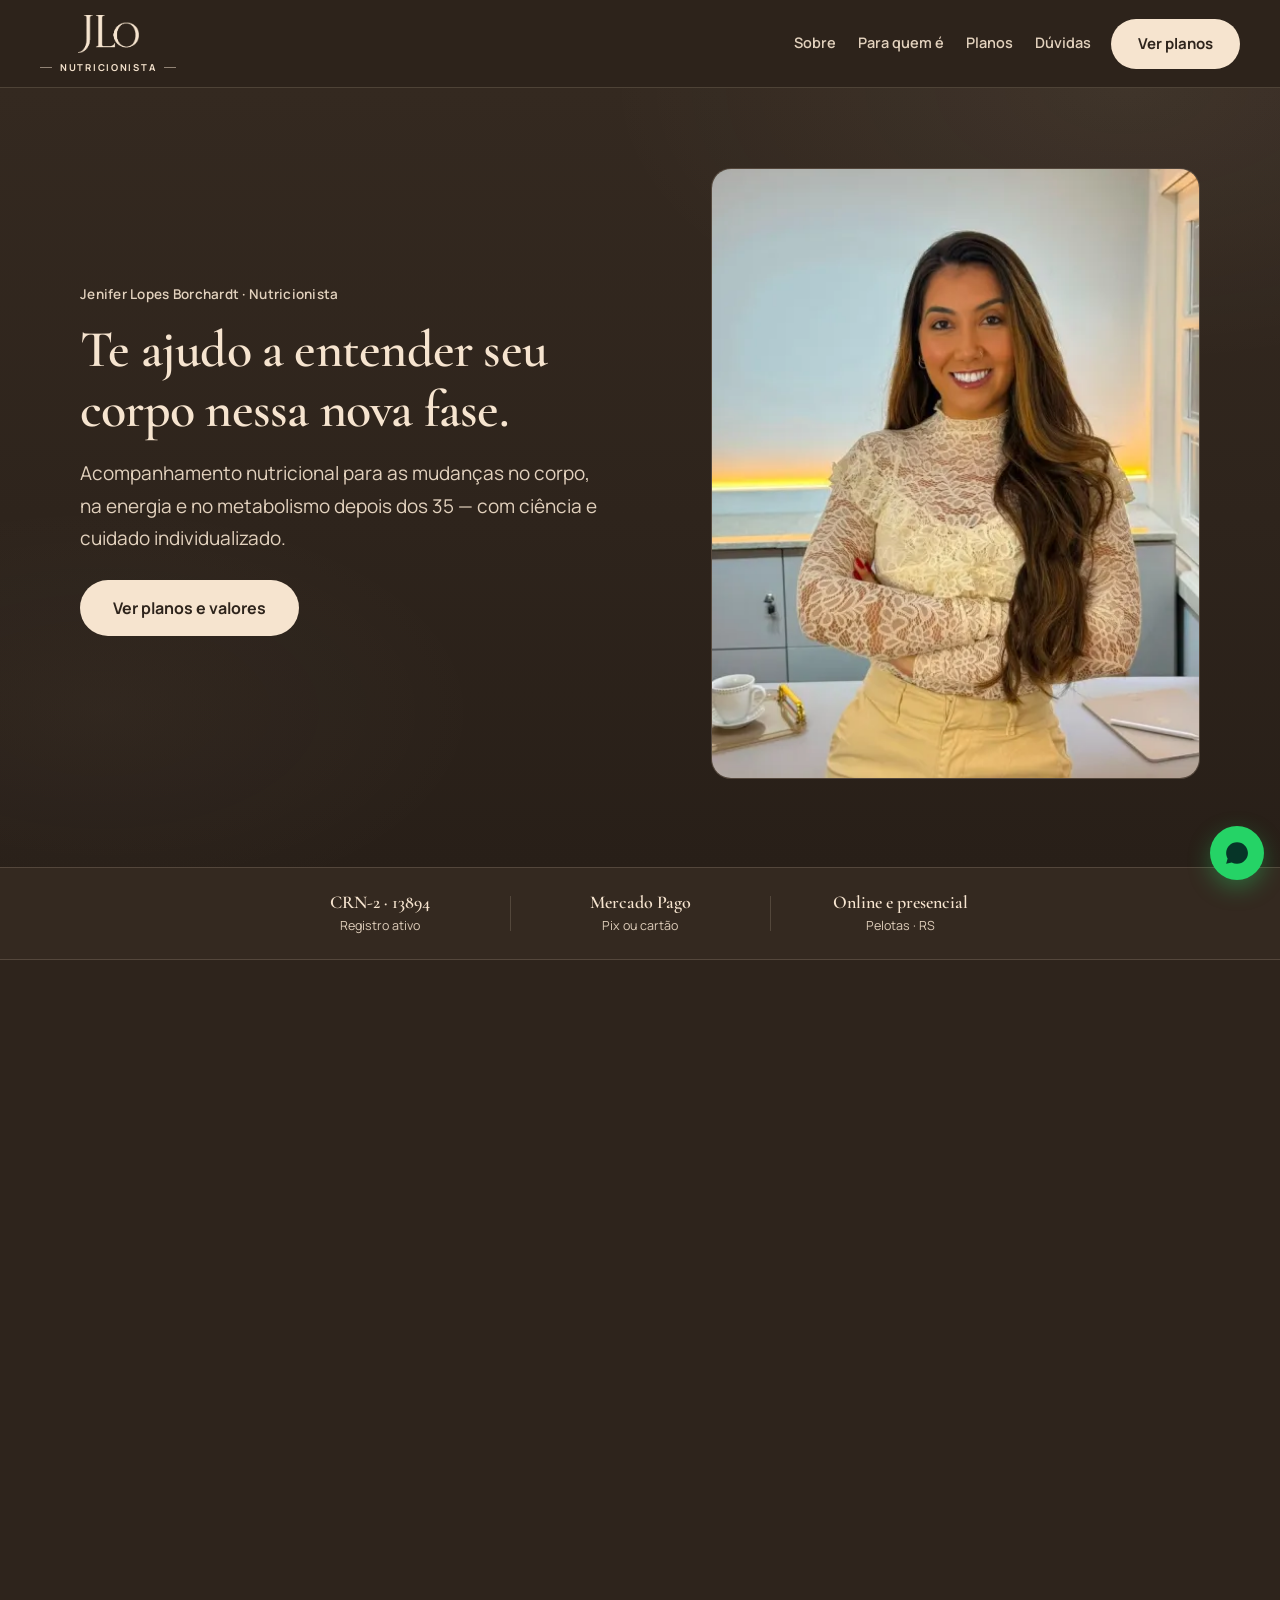
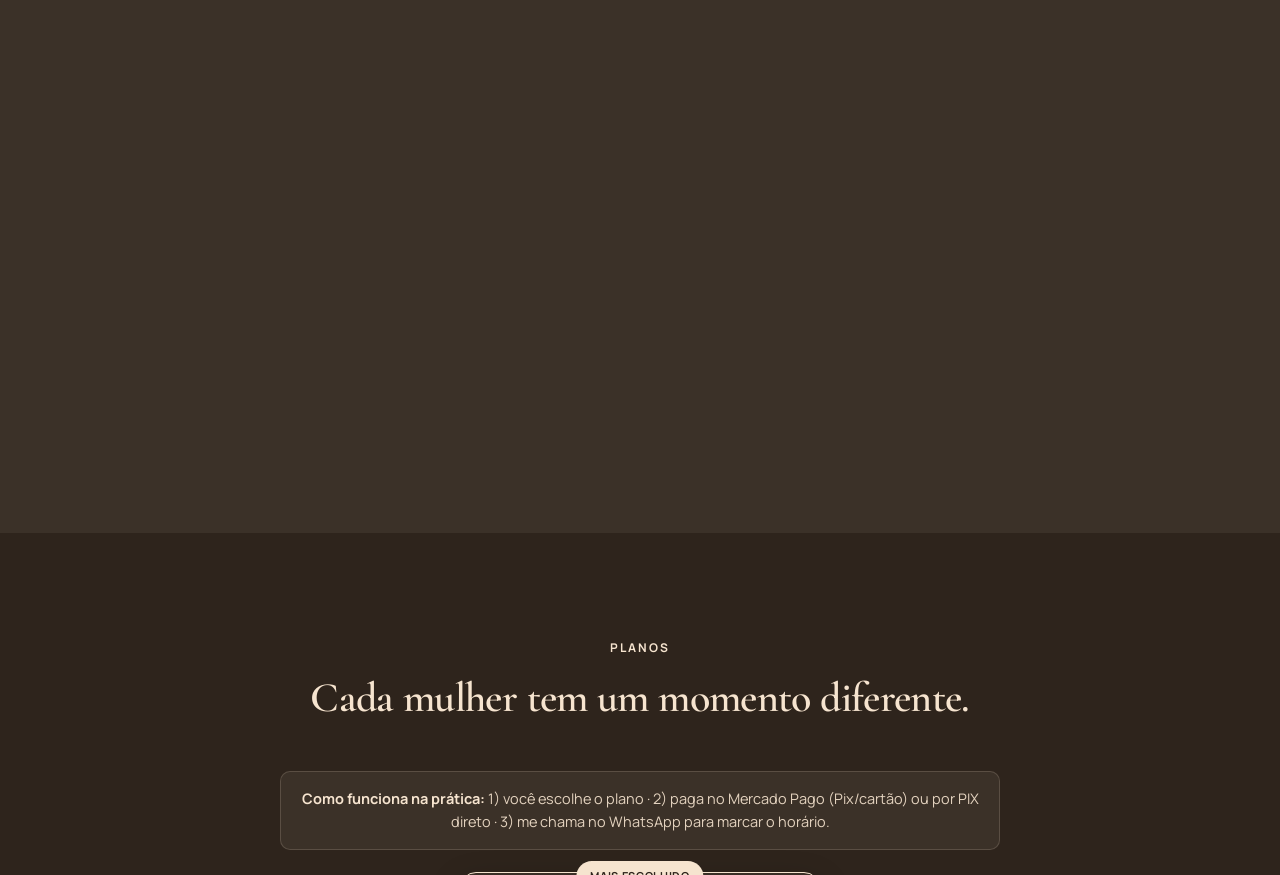
==== index.html @ 795192cd "Add direct PIX payment option via WhatsApp for each plan. Gives patients a Mercado Pago email PIX pa" ====
<!doctype html>
<html lang="pt-BR">
<head>
  <meta charset="utf-8" />
  <meta name="viewport" content="width=device-width, initial-scale=1, viewport-fit=cover" />
  <meta name="theme-color" content="#2E241C" />

  <title>Nutricionista para Mulheres 35+ | Jenifer Lopes Borchardt · JLO Nutri</title>
  <meta name="description" content="Nutricionista para mulheres 35+ em Pelotas e online. Emagrecimento saudável, menopausa, climatério e mais energia com a nutricionista Jenifer Lopes Borchardt (CRN-2 13894) — mestre e doutoranda em Nutrição e Alimentos." />
  <meta name="author" content="Jenifer Lopes Borchardt" />
  <meta name="robots" content="index, follow, max-image-preview:large, max-snippet:-1" />
  <meta name="geo.region" content="BR-RS" />
  <meta name="geo.placename" content="Pelotas" />
  <meta name="format-detection" content="telephone=no" />
  <link rel="canonical" href="https://www.jlonutri.com.br/" />
  <link rel="alternate" hreflang="pt-BR" href="https://www.jlonutri.com.br/" />

  <!-- Open Graph -->
  <meta property="og:type" content="website" />
  <meta property="og:locale" content="pt_BR" />
  <meta property="og:title" content="Nutricionista para Mulheres 35+ | Jenifer Lopes Borchardt" />
  <meta property="og:description" content="Acompanhamento nutricional individualizado para emagrecer com saúde, recuperar energia e lidar com mudanças hormonais. Online e presencial." />
  <meta property="og:image" content="https://www.jlonutri.com.br/assets/images/og-share.jpg?v=10" />
  <meta property="og:image:width" content="1200" />
  <meta property="og:image:height" content="630" />
  <meta property="og:image:alt" content="JLO Nutri — Jenifer Lopes Borchardt, nutricionista para mulheres 35+" />
  <meta property="og:url" content="https://www.jlonutri.com.br/" />
  <meta property="og:site_name" content="JLO Nutri — Jenifer Lopes Borchardt" />

  <!-- Twitter Card -->
  <meta name="twitter:card" content="summary_large_image" />
  <meta name="twitter:title" content="Nutricionista para Mulheres 35+ | Jenifer Lopes Borchardt" />
  <meta name="twitter:description" content="Consultas nutricionais online e presenciais para mulheres 35+: emagrecimento saudável, energia e mudanças hormonais." />
  <meta name="twitter:image" content="https://www.jlonutri.com.br/assets/images/og-share.jpg?v=10" />
  <meta name="twitter:image:alt" content="JLO Nutri — Jenifer Lopes Borchardt, nutricionista para mulheres 35+" />

  <link rel="icon" href="assets/images/favicon.png?v=9" type="image/png" sizes="32x32" />
  <link rel="apple-touch-icon" href="assets/images/favicon.png?v=9" sizes="180x180" />
  <link rel="manifest" href="manifest.json" />
  <link rel="dns-prefetch" href="https://www.googletagmanager.com" />
  <link rel="dns-prefetch" href="https://wa.me" />
  <link rel="preconnect" href="https://fonts.googleapis.com" />
  <link rel="preconnect" href="https://fonts.gstatic.com" crossorigin />
  <link rel="preload" as="style" href="https://fonts.googleapis.com/css2?family=Cormorant+Garamond:wght@600;700&family=Manrope:wght@400;600;700&display=swap" />
  <link
    rel="stylesheet"
    href="https://fonts.googleapis.com/css2?family=Cormorant+Garamond:wght@600;700&family=Manrope:wght@400;600;700&display=swap"
    media="print"
    onload="this.media='all'"
  />
  <noscript>
    <link href="https://fonts.googleapis.com/css2?family=Cormorant+Garamond:wght@600;700&family=Manrope:wght@400;600;700&display=swap" rel="stylesheet" />
  </noscript>

  <link rel="preload" as="image" href="assets/images/jenifer-hero.webp" type="image/webp" fetchpriority="high" imagesrcset="assets/images/jenifer-hero-480.webp 480w, assets/images/jenifer-hero.webp 768w" imagesizes="(max-width: 768px) 92vw, 420px" />
  <link rel="preload" as="style" href="assets/css/style.css?v=100" />
  <link rel="stylesheet" href="assets/css/style.css?v=100" />

  <script type="application/ld+json">
  {
    "@context": "https://schema.org",
    "@type": "MedicalBusiness",
    "@id": "https://www.jlonutri.com.br/#business",
    "name": "JLO Nutri — Jenifer Lopes Borchardt",
    "description": "Nutrição clínica com foco na saúde da mulher 35+. Atendimento online e presencial.",
    "url": "https://www.jlonutri.com.br/",
    "image": "https://www.jlonutri.com.br/assets/images/og-share.jpg?v=10",
    "telephone": "+5553981378527",
    "email": "contato@jlonutri.com.br",
    "medicalSpecialty": "Nutrition",
    "priceRange": "$$",
    "address": {
      "@type": "PostalAddress",
      "addressLocality": "Pelotas",
      "addressRegion": "RS",
      "addressCountry": "BR"
    },
    "areaServed": [
      { "@type": "City", "name": "Pelotas" },
      { "@type": "Country", "name": "BR" }
    ],
    "availableService": [
      { "@type": "MedicalTherapy", "name": "Consulta nutricional online" },
      { "@type": "MedicalTherapy", "name": "Consulta nutricional presencial" }
    ],
    "hasOfferCatalog": {
      "@type": "OfferCatalog",
      "name": "Planos de acompanhamento nutricional",
      "itemListElement": [
        {
          "@type": "Offer",
          "name": "Consulta Individual",
          "price": "350",
          "priceCurrency": "BRL",
          "url": "https://www.jlonutri.com.br/#consultas"
        },
        {
          "@type": "Offer",
          "name": "Plano Trimestral",
          "price": "960",
          "priceCurrency": "BRL",
          "url": "https://www.jlonutri.com.br/#consultas"
        },
        {
          "@type": "Offer",
          "name": "Plano Semestral",
          "price": "1790",
          "priceCurrency": "BRL",
          "url": "https://www.jlonutri.com.br/#consultas"
        }
      ]
    },
    "sameAs": [
      "https://www.instagram.com/nutrijeniferlopes"
    ],
    "founder": { "@id": "https://www.jlonutri.com.br/#jenifer" }
  }
  </script>
  <script type="application/ld+json">
  {
    "@context": "https://schema.org",
    "@type": "Person",
    "@id": "https://www.jlonutri.com.br/#jenifer",
    "name": "Jenifer Lopes Borchardt",
    "jobTitle": "Nutricionista",
    "gender": "Female",
    "url": "https://www.jlonutri.com.br/",
    "image": "https://www.jlonutri.com.br/assets/images/jenifer-hero.webp",
    "telephone": "+5553981378527",
    "email": "contato@jlonutri.com.br",
    "hasCredential": {
      "@type": "EducationalOccupationalCredential",
      "credentialCategory": "Professional license",
      "name": "CRN-2 13894"
    },
    "worksFor": { "@id": "https://www.jlonutri.com.br/#business" },
    "sameAs": [
      "https://www.instagram.com/nutrijeniferlopes"
    ],
    "knowsAbout": [
      "Nutrição da mulher 35+",
      "Emagrecimento saudável",
      "Nutrição no climatério e menopausa",
      "Saúde hormonal",
      "Acompanhamento nutricional individualizado"
    ],
    "alumniOf": "Graduação em Nutrição (2015), Mestrado e Doutorado em andamento em Nutrição e Alimentos"
  }
  </script>
  <script type="application/ld+json">
  {
    "@context": "https://schema.org",
    "@type": "WebPage",
    "@id": "https://www.jlonutri.com.br/#webpage",
    "url": "https://www.jlonutri.com.br/",
    "name": "Nutricionista para Mulheres 35+ | Jenifer Lopes Borchardt",
    "description": "Acompanhamento nutricional individualizado para mulheres 35+ em Pelotas e online.",
    "inLanguage": "pt-BR",
    "isPartOf": { "@id": "https://www.jlonutri.com.br/#business" },
    "about": { "@id": "https://www.jlonutri.com.br/#jenifer" },
    "primaryImageOfPage": "https://www.jlonutri.com.br/assets/images/jenifer-hero.webp"
  }
  </script>
  <script type="application/ld+json">
  {
    "@context": "https://schema.org",
    "@type": "FAQPage",
    "mainEntity": [
      {
        "@type": "Question",
        "name": "Eu pago antes de marcar o horário?",
        "acceptedAnswer": {
          "@type": "Answer",
          "text": "Sim: você escolhe o plano, paga no Mercado Pago e, em seguida, combinamos o horário no WhatsApp. Assim a vaga fica reservada com transparência. Remarcações seguem a política de cancelamento do site."
        }
      },
      {
        "@type": "Question",
        "name": "Para quem é — e para quem não é?",
        "acceptedAnswer": {
          "@type": "Answer",
          "text": "É para mulheres 35+ com mudanças no corpo, dificuldade para emagrecer, cansaço, alterações hormonais ou dietas que não funcionam mais. Não é para quem busca dieta milagrosa, protocolo genérico ou garantia de resultado em poucas semanas."
        }
      },
      {
        "@type": "Question",
        "name": "O atendimento é online ou presencial? Onde fica o consultório?",
        "acceptedAnswer": {
          "@type": "Answer",
          "text": "Ambos. Online por videochamada (link enviado no agendamento) para todo o Brasil. Presencial em Pelotas (RS); o endereço do consultório é enviado quando combinamos o horário."
        }
      },
      {
        "@type": "Question",
        "name": "Quantas consultas tem em cada plano?",
        "acceptedAnswer": {
          "@type": "Answer",
          "text": "Individual: 1 consulta. Trimestral: 3 consultas em cerca de 3 meses (1 inicial + 2 acompanhamentos). Semestral: inclui a base do Trimestral e estende o acompanhamento por 6 meses, com reavaliações e ajustes; o detalhe das consultas extras é alinhado no agendamento."
        }
      },
      {
        "@type": "Question",
        "name": "Bioimpedância entra no online?",
        "acceptedAnswer": {
          "@type": "Answer",
          "text": "Não. Bioimpedância e medidas corporais são no atendimento presencial. No online, a avaliação usa histórico, rotina, sintomas e exames que você já tiver."
        }
      },
      {
        "@type": "Question",
        "name": "O atendimento é particular ou por convênio?",
        "acceptedAnswer": {
          "@type": "Answer",
          "text": "Particular. Valores estão nos planos. Pagamento via Mercado Pago (Pix ou cartão)."
        }
      },
      {
        "@type": "Question",
        "name": "Em quanto tempo vocês respondem no WhatsApp?",
        "acceptedAnswer": {
          "@type": "Answer",
          "text": "O retorno é em horário comercial. Se você acabou de pagar, chame pelo botão da página de confirmação — priorizo essas mensagens para marcar o horário."
        }
      },
      {
        "@type": "Question",
        "name": "Como funciona o suporte entre consultas?",
        "acceptedAnswer": {
          "@type": "Answer",
          "text": "Nos planos Trimestral e Semestral, o suporte entre consultas é pelo WhatsApp, para dúvidas pontuais do plano — sem substituir a consulta."
        }
      }
    ]
  }
  </script>
</head>
<body>
  <a class="skip-link" href="#conteudo">Pular para o conteúdo</a>

  <header class="topbar" id="topbar">
    <a class="brand" href="#topo" aria-label="JLO Nutri — Jenifer Lopes Borchardt, página inicial">
      <img class="brand__mark-img" src="assets/images/jlo-mark.png?v=8" alt="JLO Nutri" width="350" height="234" decoding="async" />
      <span class="brand__aside" aria-hidden="true">
        <span class="brand__aside-line"></span>
        <span class="brand__aside-label">Nutricionista</span>
        <span class="brand__aside-line"></span>
      </span>
    </a>
    <nav class="desktop-nav" aria-label="Menu principal">
      <a href="#sobre">Sobre</a>
      <a href="#para-quem">Para quem é</a>
      <a href="#consultas">Planos</a>
      <a href="#duvidas">Dúvidas</a>
    </nav>
    <a class="btn btn--primary nav-cta" data-cta="nav" href="#consultas">Ver planos</a>
    <button class="menu-btn" id="menuBtn" type="button" aria-label="Abrir menu" aria-expanded="false" aria-controls="mobileMenu">
      <span></span><span></span><span></span>
    </button>
  </header>

  <button class="menu-backdrop" id="menuBackdrop" type="button" hidden aria-label="Fechar menu"></button>
  <div class="mobile-menu" id="mobileMenu" hidden>
    <nav aria-label="Menu">
      <a href="#sobre">Sobre</a>
      <a href="#para-quem">Para quem é</a>
      <a href="#consultas">Planos</a>
      <a href="#duvidas">Dúvidas</a>
      <a class="btn btn--primary" href="#consultas">Ver planos</a>
    </nav>
  </div>

  <main id="conteudo">
    <span id="topo" aria-hidden="true"></span>

    <!-- 1. HERO -->
    <section class="hero" id="inicio" aria-labelledby="hero-title">
          <div class="container hero__inner">
        <div class="hero__copy">
          <p class="hero__byline">Jenifer Lopes Borchardt · Nutricionista</p>
          <h1 class="hero__title" id="hero-title">Te ajudo a entender seu corpo nessa nova fase.</h1>
          <p class="hero__lead">Acompanhamento nutricional para as mudanças no corpo, na energia e no metabolismo depois dos 35 — com ciência e cuidado individualizado.</p>
          <div class="hero__actions">
            <a class="btn btn--primary btn--lg" data-cta="hero" href="#consultas">Ver planos e valores</a>
          </div>
        </div>
        <div class="hero__media">
          <div class="hero__photo">
            <picture>
              <source
                type="image/webp"
                srcset="assets/images/jenifer-hero-480.webp 480w, assets/images/jenifer-hero.webp 768w"
                sizes="(max-width: 768px) 92vw, 420px"
              />
              <img
                src="assets/images/jenifer-hero.jpg?v=3"
                alt="Jenifer Lopes Borchardt, nutricionista para mulheres 35+"
                width="768"
                height="1024"
                loading="eager"
                fetchpriority="high"
                decoding="async"
              />
            </picture>
          </div>
        </div>
      </div>
    </section>

    <!-- SELA DE CONFIANÇA (padrão dos melhores sites de nutri no BR) -->
    <div class="trust-bar" role="region" aria-label="Credenciais e garantias">
      <div class="container trust-bar__inner">
        <p><strong>CRN-2 · 13894</strong><span>Registro ativo</span></p>
        <p><strong>Mercado Pago</strong><span>Pix ou cartão</span></p>
        <p><strong>Online e presencial</strong><span>Pelotas · RS</span></p>
      </div>
    </div>

    <!-- 2. IDENTIFICAÇÃO -->
    <section class="section pains" id="para-quem" aria-labelledby="pains-title">
      <div class="container">
        <div class="section-head">
          <p class="eyebrow">Para quem é</p>
          <h2 id="pains-title">Você sente que seu corpo mudou depois dos 35?</h2>
          <p class="section-sub">Se alguma dessas situações parece familiar, este acompanhamento foi pensado para você.</p>
        </div>
        <ul class="pains__grid">
          <li class="pain-card">
            <span class="pain-card__icon" aria-hidden="true">
              <svg viewBox="0 0 24 24" width="22" height="22" fill="none" stroke="currentColor" stroke-width="1.75" stroke-linecap="round" stroke-linejoin="round"><path d="m16 16 3-8 3 8c-.87.65-1.92 1-3 1s-2.13-.35-3-1Z"/><path d="m2 16 3-8 3 8c-.87.65-1.92 1-3 1s-2.13-.35-3-1Z"/><path d="M7 21h10"/><path d="M12 3v18"/><path d="M3 7h2c2 0 5-1 7-2 2 1 5 2 7 2h2"/></svg>
            </span>
            <h3>Dificuldade para emagrecer</h3>
            <p>O que funcionava antes já não gera o mesmo resultado.</p>
          </li>
          <li class="pain-card">
            <span class="pain-card__icon" aria-hidden="true">
              <svg viewBox="0 0 24 24" width="22" height="22" fill="none" stroke="currentColor" stroke-width="1.75" stroke-linecap="round" stroke-linejoin="round"><rect width="16" height="10" x="2" y="7" rx="2" ry="2"/><line x1="22" x2="22" y1="11" y2="13"/><line x1="6" x2="6" y1="11" y2="13"/><line x1="10" x2="10" y1="11" y2="13"/></svg>
            </span>
            <h3>Cansaço e falta de energia</h3>
            <p>Disposição baixa e a sensação de viver no limite.</p>
          </li>
          <li class="pain-card">
            <span class="pain-card__icon" aria-hidden="true">
              <svg viewBox="0 0 24 24" width="22" height="22" fill="none" stroke="currentColor" stroke-width="1.75" stroke-linecap="round" stroke-linejoin="round"><path d="M12 5a3 3 0 1 0-5.997.125 4 4 0 0 0-2.526 5.77 4 4 0 0 0 .556 6.588A4 4 0 1 0 12 18Z"/><path d="M12 5a3 3 0 1 1 5.997.125 4 4 0 0 1 2.526 5.77 4 4 0 0 1-.556 6.588A4 4 0 1 1 12 18Z"/><path d="M15 13a4.5 4.5 0 0 1-3-4 4.5 4.5 0 0 1-3 4"/><path d="M17.599 6.5a3 3 0 0 0 .399-1.375"/><path d="M6.003 5.125A3 3 0 0 0 6.401 6.5"/><path d="M3.477 10.896a4 4 0 0 1 .585-.396"/><path d="M19.938 10.5a4 4 0 0 1 .585.396"/><path d="M6 18a4 4 0 0 1-1.967-.516"/><path d="M19.967 17.484A4 4 0 0 1 18 18"/></svg>
            </span>
            <h3>Fome ou vontade de doces</h3>
            <p>Compulsão e vontade intensa que atrapalham a rotina.</p>
          </li>
          <li class="pain-card">
            <span class="pain-card__icon" aria-hidden="true">
              <svg viewBox="0 0 24 24" width="22" height="22" fill="none" stroke="currentColor" stroke-width="1.75" stroke-linecap="round" stroke-linejoin="round"><path d="M12 3a6 6 0 0 0 9 9 9 9 0 1 1-9-9Z"/></svg>
            </span>
            <h3>Sono irregular</h3>
            <p>Noites mal dormidas e cansaço que se acumula.</p>
          </li>
          <li class="pain-card">
            <span class="pain-card__icon" aria-hidden="true">
              <svg viewBox="0 0 24 24" width="22" height="22" fill="none" stroke="currentColor" stroke-width="1.75" stroke-linecap="round" stroke-linejoin="round"><circle cx="12" cy="8" r="5"/><path d="M12 13v8"/><path d="M9 18h6"/></svg>
            </span>
            <h3>Alterações hormonais</h3>
            <p>Climatério, menopausa e sintomas que mudam corpo e humor.</p>
          </li>
          <li class="pain-card">
            <span class="pain-card__icon" aria-hidden="true">
              <svg viewBox="0 0 24 24" width="22" height="22" fill="none" stroke="currentColor" stroke-width="1.75" stroke-linecap="round" stroke-linejoin="round"><circle cx="12" cy="12" r="10"/><path d="m4.9 4.9 14.2 14.2"/></svg>
            </span>
            <h3>Dietas que não funcionam mais</h3>
            <p>Métodos rígidos que geram frustração e abandono.</p>
          </li>
        </ul>
        <p class="pains__closing">Você não precisa de mais uma dieta restritiva. Precisa de uma estratégia feita para a sua fase de vida.</p>
      </div>
    </section>

    <!-- 3. SOBRE / DIFERENCIAL -->
    <section class="section about" id="sobre" aria-labelledby="about-title">
      <div class="container about__inner">
        <div class="about__media">
          <div class="about__photo">
            <picture>
              <source
                type="image/webp"
                srcset="assets/images/jenifer-about.webp?v=6"
                sizes="(max-width: 768px) 92vw, 400px"
              />
              <img
                src="assets/images/jenifer-about.jpg?v=6"
                alt="Jenifer Lopes Borchardt, nutricionista, em atendimento no consultório"
                width="768"
                height="1024"
                loading="lazy"
                decoding="async"
                fetchpriority="low"
              />
            </picture>
          </div>
        </div>
        <div class="about__copy">
          <p class="eyebrow">Uma nova fase merece um novo cuidado</p>
          <h2 id="about-title">Ciência, escuta e cuidado individualizado.</h2>
          <p>Acompanho mulheres 35+ que desejam compreender as mudanças do corpo, equilibrar a saúde hormonal e metabólica e construir hábitos sustentáveis.</p>
          <p>Cada estratégia é personalizada, baseada em evidências e adaptada à realidade da sua rotina — sem dieta genérica.</p>
          <ul class="about__creds">
            <li><span aria-hidden="true">✓</span> Nutricionista desde 2015</li>
            <li><span aria-hidden="true">✓</span> Mestre e doutoranda em Nutrição e Alimentos</li>
            <li><span aria-hidden="true">✓</span> Foco: saúde hormonal, emagrecimento, metabolismo e longevidade</li>
          </ul>
        </div>
      </div>
    </section>

    <!-- 4. BENEFÍCIOS -->
    <section class="section gains" id="resultados" aria-labelledby="gains-title">
      <div class="container">
        <div class="section-head">
          <p class="eyebrow">O que você pode conquistar</p>
          <h2 id="gains-title">Mais energia, clareza e um plano que cabe na sua vida.</h2>
          <p class="section-sub">Resultados variam de mulher para mulher. O foco é construir hábitos sustentáveis com base na sua realidade.</p>
        </div>
        <ul class="gains__grid">
          <li class="gain-card">
            <span class="gain-card__icon" aria-hidden="true">
              <svg viewBox="0 0 24 24" width="22" height="22" fill="none" stroke="currentColor" stroke-width="1.75" stroke-linecap="round" stroke-linejoin="round"><path d="M13 2 3 14h9l-1 8 10-12h-9l1-8z"/></svg>
            </span>
            <h3>Mais energia</h3>
            <p>Para viver seus dias com disposição.</p>
          </li>
          <li class="gain-card">
            <span class="gain-card__icon" aria-hidden="true">
              <svg viewBox="0 0 24 24" width="22" height="22" fill="none" stroke="currentColor" stroke-width="1.75" stroke-linecap="round" stroke-linejoin="round"><path d="M19 14c1.49-1.46 3-3.21 3-5.5A5.5 5.5 0 0 0 16.5 3c-1.76 0-3 .5-4.5 2-1.5-1.5-2.74-2-4.5-2A5.5 5.5 0 0 0 2 8.5c0 2.3 1.5 4.05 3 5.5l7 7Z"/><path d="M3.22 12H9.5l.5-1 2 4.5 2-7 1.5 3.5h5.27"/></svg>
            </span>
            <h3>Saúde metabólica</h3>
            <p>Pensando no presente e na sua longevidade.</p>
          </li>
          <li class="gain-card">
            <span class="gain-card__icon" aria-hidden="true">
              <svg viewBox="0 0 24 24" width="22" height="22" fill="none" stroke="currentColor" stroke-width="1.75" stroke-linecap="round" stroke-linejoin="round"><path d="m6.5 6.5 11 11"/><path d="m21 21-1-1"/><path d="m3 3 1 1"/><path d="m18 22 4-4"/><path d="m2 6 4-4"/><path d="m3 10 7-7"/><path d="m14 21 7-7"/></svg>
            </span>
            <h3>Força e massa muscular</h3>
            <p>Porque envelhecer forte faz toda a diferença.</p>
          </li>
          <li class="gain-card">
            <span class="gain-card__icon" aria-hidden="true">
              <svg viewBox="0 0 24 24" width="22" height="22" fill="none" stroke="currentColor" stroke-width="1.75" stroke-linecap="round" stroke-linejoin="round"><path d="M15 14c.2-1 .7-1.7 1.5-2.5 1-.9 1.5-2.2 1.5-3.5A6 6 0 0 0 6 8c0 1 .2 2.2 1.5 3.5.7.7 1.3 1.5 1.5 2.5"/><path d="M9 18h6"/><path d="M10 22h4"/></svg>
            </span>
            <h3>Clareza sobre o que funciona</h3>
            <p>Você entende o motivo de cada estratégia e ganha autonomia para cuidar da sua saúde.</p>
          </li>
        </ul>
      </div>
    </section>

    <!-- 5. O QUE ACONTECE NA 1ª CONSULTA -->
    <section class="section first-visit" id="primeira-consulta" aria-labelledby="first-title">
      <div class="container">
        <div class="section-head">
          <p class="eyebrow">Na prática</p>
          <h2 id="first-title">O que acontece na primeira consulta</h2>
        </div>
        <ol class="first-visit__steps">
          <li>
            <h3>Conversa e escuta</h3>
            <p>Histórico de saúde, rotina, sintomas, objetivos e o que já tentou antes.</p>
          </li>
          <li>
            <h3>Avaliação do momento atual</h3>
            <p>Alimentação, energia, sono, hormônios e, no presencial, bioimpedância e medidas.</p>
          </li>
          <li>
            <h3>Direção do plano</h3>
            <p>Metas realistas e as primeiras estratégias personalizadas para a sua fase.</p>
          </li>
          <li>
            <h3>Próximos passos</h3>
            <p>Organização do acompanhamento e alinhamento do que vem nas próximas consultas.</p>
          </li>
        </ol>
      </div>
    </section>

    <section class="section quotes" id="depoimentos" aria-labelledby="quotes-title" hidden>
      <div class="container">
        <div class="section-head">
          <p class="eyebrow">Quem já passou por aqui</p>
          <h2 id="quotes-title">Depoimentos</h2>
        </div>
        <ul class="quotes__grid" id="quotesGrid"></ul>
      </div>
    </section>

    <!-- 6. PLANOS -->
    <section class="section plans" id="consultas" aria-labelledby="plans-title">
      <div class="container">
        <div class="section-head">
          <p class="eyebrow">Planos</p>
          <h2 id="plans-title">Cada mulher tem um momento diferente.</h2>
        </div>

        <div class="plans__assurance" role="note">
          <p><strong>Como funciona na prática:</strong> 1) você escolhe o plano · 2) paga no Mercado Pago (Pix/cartão) ou por PIX direto · 3) me chama no WhatsApp para marcar o horário.</p>
        </div>

        <ul class="plans__grid">
          <li class="plan-card" data-plan-id="avulsa">
            <h3 class="plan-card__name">Individual</h3>
            <p class="plan-card__desc">Conheça o seu corpo e saiba por onde começar.</p>
            <p class="plan-card__price" data-plan-price><span>R$</span> 350</p>
            <ul class="plan-card__feats">
              <li>1 consulta nutricional completa</li>
              <li>Avaliação clínica e alimentar</li>
              <li>Bioimpedância e medidas (somente presencial)</li>
              <li>Avaliação de exames laboratoriais (se você tiver)</li>
              <li>Plano alimentar personalizado</li>
              <li>Definição de metas e estratégias iniciais</li>
            </ul>
            <div class="plan-card__actions">
              <a class="btn btn--primary" data-cta="pagar-avulsa" href="#" data-pay>Agendar consulta</a>
              <a class="btn btn--secondary" data-cta="pix-avulsa" href="#" data-pix>Pagar com PIX</a>
              <p class="plan-card__next">Horário combinado depois no WhatsApp</p>
            </div>
          </li>

          <li class="plan-card plan-card--featured" data-plan-id="trimestral">
            <span class="plan-card__tag">Mais escolhido</span>
            <h3 class="plan-card__name">Trimestral</h3>
            <p class="plan-card__desc">Construa hábitos e conquiste seus primeiros resultados.</p>
            <p class="plan-card__price" data-plan-price><span>R$</span> 960</p>
            <ul class="plan-card__feats">
              <li>Tudo do plano Individual</li>
              <li>2 consultas de acompanhamento</li>
              <li>Reavaliação da composição corporal (presencial)</li>
              <li>Ajustes do plano alimentar quando necessário</li>
              <li>Suporte por WhatsApp entre as consultas</li>
              <li>Avaliação dos resultados ao longo do trimestre</li>
            </ul>
            <div class="plan-card__actions">
              <a class="btn btn--primary btn--lg" data-cta="pagar-trimestral" href="#" data-pay>Agendar consulta</a>
              <a class="btn btn--secondary" data-cta="pix-trimestral" href="#" data-pix>Pagar com PIX</a>
              <p class="plan-card__next">Horário combinado depois no WhatsApp</p>
            </div>
          </li>

          <li class="plan-card" data-plan-id="semestral">
            <h3 class="plan-card__name">Semestral</h3>
            <p class="plan-card__desc">Acompanhamento mais longo para consolidar hábitos e manter resultados.</p>
            <p class="plan-card__price" data-plan-price><span>R$</span> 1.790</p>
            <ul class="plan-card__feats">
              <li>Tudo do plano Trimestral</li>
              <li>Acompanhamento estendido por cerca de 6 meses</li>
              <li>Reavaliações e ajustes conforme a evolução</li>
              <li>Suporte por WhatsApp entre consultas</li>
              <li>Planejamento para manutenção dos resultados</li>
            </ul>
            <div class="plan-card__actions">
              <a class="btn btn--primary" data-cta="pagar-semestral" href="#" data-pay>Agendar consulta</a>
              <a class="btn btn--secondary" data-cta="pix-semestral" href="#" data-pix>Pagar com PIX</a>
              <p class="plan-card__next">Horário combinado depois no WhatsApp</p>
            </div>
          </li>
        </ul>

        <p class="plans__doubt">
          Dúvida antes de pagar?
          <a href="#" id="plansDoubt" data-cta="plans-doubt">Falar no WhatsApp</a>
        </p>

        <p class="plans__pay-note">
          Pagamento no Mercado Pago (Pix ou cartão no checkout) ou PIX direto para
          <strong>jenifer@jlonutri.com.br</strong> (Jenifer Lopes Borchardt · Mercado Pago).
          Depois do pagamento, combinamos o horário no WhatsApp —
          <a href="#" id="pixInfoWhats" data-cta="pix-info">abrir PIX no WhatsApp</a>.
          <a href="/cancelamento">Política de cancelamento e reagendamento</a>.
        </p>

        <div class="plans__legal">
          <a href="/privacidade">Política de privacidade</a>
          <a href="/termos">Termos de atendimento</a>
          <a href="/cancelamento">Cancelamento e reagendamento</a>
        </div>
      </div>
    </section>

    <!-- 7. FAQ (visível — alinhado ao schema FAQPage) -->
    <section class="section faq" id="duvidas" aria-labelledby="faq-title">
      <div class="container container--narrow">
        <div class="section-head">
          <p class="eyebrow">Dúvidas frequentes</p>
          <h2 id="faq-title">Perguntas que chegam todo dia</h2>
        </div>
        <div class="faq__list">
          <details class="faq__item">
            <summary>Eu pago antes de marcar o horário?</summary>
            <p>Sim: você escolhe o plano, paga no Mercado Pago e, em seguida, combinamos o horário no WhatsApp. Assim a vaga fica reservada com transparência. Em caso de remarcação, veja a <a href="/cancelamento">política de cancelamento</a>.</p>
          </details>
          <details class="faq__item">
            <summary>Para quem é — e para quem não é?</summary>
            <p>É para mulheres 35+ com mudanças no corpo, dificuldade para emagrecer, cansaço, alterações hormonais ou dietas que não funcionam mais. Não é para quem busca dieta milagrosa, protocolo genérico ou garantia de resultado em poucas semanas.</p>
          </details>
          <details class="faq__item">
            <summary>O atendimento é online ou presencial? Onde fica o consultório?</summary>
            <p>Ambos. Online por videochamada (link enviado no agendamento) para todo o Brasil. Presencial em Pelotas (RS); o endereço do consultório é enviado quando combinamos o horário.</p>
          </details>
          <details class="faq__item">
            <summary>Quantas consultas tem em cada plano?</summary>
            <p>Individual: 1 consulta. Trimestral: 3 consultas em cerca de 3 meses (1 inicial + 2 acompanhamentos). Semestral: inclui a base do Trimestral e estende o acompanhamento por 6 meses, com reavaliações e ajustes; o detalhe das consultas extras é alinhado no agendamento.</p>
          </details>
          <details class="faq__item">
            <summary>Bioimpedância entra no online?</summary>
            <p>Não. Bioimpedância e medidas corporais são no atendimento presencial. No online, a avaliação usa histórico, rotina, sintomas e exames que você já tiver.</p>
          </details>
          <details class="faq__item">
            <summary>O atendimento é particular ou por convênio?</summary>
            <p>Particular. Valores estão nos planos. Pagamento via Mercado Pago (Pix ou cartão).</p>
          </details>
          <details class="faq__item">
            <summary>Em quanto tempo vocês respondem no WhatsApp?</summary>
            <p>O retorno é em horário comercial. Se você acabou de pagar, chame pelo botão da página de confirmação — priorizo essas mensagens para marcar o horário.</p>
          </details>
          <details class="faq__item">
            <summary>Como funciona o suporte entre consultas?</summary>
            <p>Nos planos Trimestral e Semestral, o suporte entre consultas é pelo WhatsApp, para dúvidas pontuais do plano — sem substituir a consulta.</p>
          </details>
        </div>
      </div>
    </section>

    <!-- CTA FINAL (padrão dos melhores sites de conversão) -->
    <section class="cta-band" aria-labelledby="cta-band-title">
      <div class="container cta-band__inner">
        <p class="eyebrow">Pronta para começar?</p>
        <h2 id="cta-band-title">Sua nova fase merece um cuidado à altura.</h2>
        <p>Escolha o plano, pague com segurança e vamos combinar o melhor horário juntas.</p>
        <div class="cta-band__actions">
          <a class="btn btn--primary btn--lg" data-cta="cta-band" href="#consultas">Ver planos e valores</a>
        </div>
      </div>
    </section>
  </main>

  <footer class="footer">
    <div class="container footer__inner">
      <div class="footer__brand">
        <span class="footer__logo-chip"><img src="assets/images/jlo-mark.png?v=8" alt="JLO Nutri" width="350" height="234" loading="lazy" decoding="async" /></span>
        <p><strong>Jenifer Lopes Borchardt</strong><br>Nutricionista · CRN-2 13894 · Saúde da Mulher 35+<br>
          <a class="footer__phone" href="https://wa.me/5553981378527" data-cta="footer-whats-text" target="_blank" rel="noopener noreferrer">(53) 98137-8527</a>
          · <a href="mailto:contato@jlonutri.com.br">contato@jlonutri.com.br</a>
        </p>
      </div>
      <nav class="footer__nav" aria-label="Rodapé">
        <a href="#sobre">Sobre</a>
        <a href="#consultas">Planos</a>
        <a href="#duvidas">Dúvidas</a>
        <a href="/privacidade">Privacidade</a>
        <a href="/termos">Termos</a>
        <a href="/cancelamento">Cancelamento</a>
      </nav>
      <div class="footer__social">
        <a class="footer__social-link" href="#" aria-label="WhatsApp" data-cta="footer-whats" target="_blank" rel="noopener noreferrer">
          <svg width="20" height="20" viewBox="0 0 24 24" fill="currentColor" aria-hidden="true"><path d="M17.472 14.382c-.297-.149-1.758-.867-2.03-.967-.273-.099-.471-.148-.67.15-.197.297-.767.966-.94 1.164-.173.199-.347.223-.644.075-.297-.15-1.255-.463-2.39-1.475-.883-.788-1.48-1.761-1.653-2.059-.173-.297-.018-.458.13-.606.134-.133.298-.347.446-.52.149-.174.198-.298.298-.497.099-.198.05-.371-.025-.52-.075-.149-.669-1.612-.916-2.207-.242-.579-.487-.5-.669-.51l-.57-.01c-.198 0-.52.074-.792.372-.272.297-1.04 1.016-1.04 2.479 0 1.462 1.065 2.875 1.213 3.074.149.198 2.096 3.2 5.077 4.487.709.306 1.262.489 1.694.625.712.227 1.36.195 1.871.118.571-.085 1.758-.719 2.006-1.413.248-.694.248-1.289.173-1.413-.074-.124-.272-.198-.57-.347M12.05 2C6.5 2 2 6.5 2 12.05c0 1.77.463 3.5 1.343 5.023L2 22l5.05-1.32A10 10 0 0 0 12.05 22c5.55 0 10.05-4.5 10.05-9.95C22.1 6.5 17.6 2 12.05 2"/></svg>
        </a>
        <a class="footer__social-link" href="https://www.instagram.com/nutrijeniferlopes" data-cta="footer-instagram" target="_blank" rel="noopener noreferrer" aria-label="Instagram @nutrijeniferlopes">
          <svg width="20" height="20" viewBox="0 0 24 24" fill="none" stroke="currentColor" stroke-width="2" stroke-linecap="round" stroke-linejoin="round" aria-hidden="true"><rect x="2" y="2" width="20" height="20" rx="5"/><path d="M16 11.37A4 4 0 1 1 12.63 8 4 4 0 0 1 16 11.37z"/><line x1="17.5" y1="6.5" x2="17.51" y2="6.5"/></svg>
        </a>
        <a
          class="footer__social-link"
          id="footerEmail"
          href="mailto:contato@jlonutri.com.br?subject=Contato%20pelo%20site%20JLO%20Nutri"
          aria-label="Enviar e-mail para contato@jlonutri.com.br"
        >
          <svg width="20" height="20" viewBox="0 0 24 24" fill="none" stroke="currentColor" stroke-width="2" stroke-linecap="round" stroke-linejoin="round" aria-hidden="true"><rect x="2" y="4" width="20" height="16" rx="2"/><path d="m22 7-10 6L2 7"/></svg>
        </a>
      </div>
    </div>
    <div class="footer__bottom">
      <p>© <span id="year">2026</span> Jenifer Lopes Borchardt · Nutricionista. Todos os direitos reservados.</p>
      <p class="footer__disclaimer">Este site tem caráter informativo e não substitui avaliação individual. Resultados variam de pessoa para pessoa.</p>
    </div>
  </footer>

  <!-- CTA fixo mobile (não compete com WA: WA fica discreto) -->
  <div class="mobile-sticky" id="mobileSticky" role="region" aria-label="Ação rápida">
    <a class="btn btn--primary mobile-sticky__btn" data-cta="sticky-agendar" href="#consultas">Ver planos</a>
  </div>

  <a class="wa-float" id="whatsFloat" href="#" target="_blank" rel="noopener noreferrer" aria-label="Falar no WhatsApp">
    <svg width="26" height="26" viewBox="0 0 24 24" fill="currentColor" aria-hidden="true"><path d="M17.472 14.382c-.297-.149-1.758-.867-2.03-.967-.273-.099-.471-.148-.67.15-.197.297-.767.966-.94 1.164-.173.199-.347.223-.644.075-.297-.15-1.255-.463-2.39-1.475-.883-.788-1.48-1.761-1.653-2.059-.173-.297-.018-.458.13-.606.134-.133.298-.347.446-.52.149-.174.198-.298.298-.497.099-.198.05-.371-.025-.52-.075-.149-.669-1.612-.916-2.207-.242-.579-.487-.5-.669-.51l-.57-.01c-.198 0-.52.074-.792.372-.272.297-1.04 1.016-1.04 2.479 0 1.462 1.065 2.875 1.213 3.074.149.198 2.096 3.2 5.077 4.487.709.306 1.262.489 1.694.625.712.227 1.36.195 1.871.118.571-.085 1.758-.719 2.006-1.413.248-.694.248-1.289.173-1.413-.074-.124-.272-.198-.57-.347M12.05 2C6.5 2 2 6.5 2 12.05c0 1.77.463 3.5 1.343 5.023L2 22l5.05-1.32A10 10 0 0 0 12.05 22c5.55 0 10.05-4.5 10.05-9.95C22.1 6.5 17.6 2 12.05 2"/></svg>
  </a>

  <script src="assets/js/script.js?v=92" defer></script>
</body>
</html>
---- assets/css/style.css ----
/* =========================================================
   JLO Nutri — Design System
   Mocha #2E241C · Letras marfim quente #F6E4CF

   Ordem:
   1. Tokens / base
   2. Componentes (botões, header, seções)
   3. Página (hero → pains → about → gains → plans)
   4. Footer / sticky / WhatsApp
   5. Legal / obrigado
   6. Motion + responsivo
   ========================================================= */
:root {
  color-scheme: dark;

  /* Tipografia — marfim quente (mais amêndoa / pêssego) */
  --warm-offwhite: #F6E4CF;

  /* Família mocha (um só tom, degraus curtos) */
  --bg: #2E241C;
  --surface: #342920;
  --elevated: #3B3128;

  --brown-2: var(--warm-offwhite);
  --offwhite: var(--bg);
  --offwhite-2: var(--surface);
  --white: var(--elevated);
  --ink: var(--warm-offwhite);
  --ink-soft: rgba(246, 228, 207, 0.9);
  --muted: rgba(246, 228, 207, 0.88);
  --brand: var(--warm-offwhite);
  --brand-2: #EBD4B8;
  --on-brand: var(--bg);
  --line: rgba(246, 228, 207, 0.16);
  --whats: #25d366;

  --font-body: "Manrope", system-ui, -apple-system, "Segoe UI", sans-serif;
  --font-display: "Cormorant Garamond", Georgia, "Times New Roman", serif;

  --container: min(1120px, calc(100% - 40px));
  --radius: 16px;
  --radius-sm: 10px;
  --radius-pill: 999px;
  --shadow: 0 12px 32px rgba(0, 0, 0, 0.28);
  --header-h: 88px;
  --sticky-h: 72px;
  --ease: cubic-bezier(0.22, 1, 0.36, 1);
}

* { box-sizing: border-box; }

html {
  scroll-behavior: smooth;
  scroll-padding-top: calc(var(--header-h) + 20px);
}

body {
  margin: 0;
  font-family: var(--font-body);
  font-size: 17px;
  line-height: 1.7;
  color: var(--ink);
  background: var(--offwhite);
  -webkit-font-smoothing: antialiased;
  overflow-x: hidden;
}

img { max-width: 100%; height: auto; display: block; }
a { color: inherit; }

:focus-visible {
  outline: 2px solid var(--brand);
  outline-offset: 3px;
}

h1, h2, h3 {
  font-family: var(--font-display);
  font-weight: 600;
  line-height: 1.15;
  color: var(--ink);
  margin: 0;
}

.container {
  width: var(--container);
  margin-inline: auto;
}
.container--narrow { max-width: 780px; }

.eyebrow {
  display: inline-block;
  margin: 0 0 14px;
  font-family: var(--font-body);
  font-size: 12px;
  font-weight: 700;
  letter-spacing: 0.16em;
  text-transform: uppercase;
  color: var(--brown-2);
}

.skip-link {
  position: absolute;
  left: 16px;
  top: -60px;
  background: var(--brand);
  color: var(--on-brand);
  padding: 10px 16px;
  border-radius: var(--radius-sm);
  z-index: 300;
  transition: top 0.2s;
}
.skip-link:focus { top: 12px; }

/* ---------- Botões ---------- */
.btn {
  display: inline-flex;
  align-items: center;
  justify-content: center;
  gap: 8px;
  min-height: 50px;
  min-width: 44px;
  padding: 0 26px;
  border-radius: var(--radius-pill);
  font-family: var(--font-body);
  font-weight: 700;
  font-size: 15px;
  text-decoration: none;
  border: 1.5px solid transparent;
  cursor: pointer;
  transition: transform 0.2s var(--ease), background 0.2s, color 0.2s, border-color 0.2s;
}
.btn--lg { min-height: 56px; padding: 0 32px; font-size: 16px; }

.btn--primary {
  background: var(--brand);
  color: var(--on-brand);
}
.btn--primary:hover {
  background: var(--brand-2);
  transform: translateY(-1px);
}

.btn--whats {
  background: var(--whats);
  color: #063528;
}
.btn--whats:hover { filter: brightness(1.03); transform: translateY(-1px); }
.btn--secondary {
  background: transparent;
  color: var(--brand);
  border: 1px solid var(--line);
}
.btn--secondary:hover {
  border-color: var(--brand);
  background: rgba(246, 228, 207, 0.06);
  transform: translateY(-1px);
}

/* ---------- Trust bar ---------- */
.trust-bar {
  border-block: 1px solid var(--line);
  background: var(--surface);
  padding: 22px 0;
}
.trust-bar__inner {
  display: flex;
  align-items: stretch;
  justify-content: center;
  gap: 0;
  text-align: center;
}
.trust-bar p {
  margin: 0;
  flex: 1 1 0;
  min-width: 0;
  max-width: 260px;
  padding: 2px 22px;
  display: flex;
  flex-direction: column;
  align-items: center;
  justify-content: center;
  gap: 4px;
  position: relative;
}
.trust-bar p + p::before {
  content: "";
  position: absolute;
  left: 0;
  top: 12%;
  bottom: 12%;
  width: 1px;
  background: var(--line);
}
.trust-bar strong {
  font-family: var(--font-display);
  font-size: 18px;
  font-weight: 600;
  color: var(--brand);
  line-height: 1.2;
}
.trust-bar span {
  font-size: 12.5px;
  line-height: 1.35;
  color: var(--muted);
  max-width: 18ch;
}

/* ---------- Header ---------- */
.topbar {
  position: sticky;
  top: 0;
  z-index: 100;
  height: var(--header-h);
  display: flex;
  align-items: center;
  gap: 20px;
  padding: 0 clamp(16px, 4vw, 40px);
  background: rgba(46, 36, 28, 0.92);
  backdrop-filter: blur(12px);
  border-bottom: 1px solid var(--line);
}

.brand {
  display: inline-flex;
  flex-direction: column;
  align-items: center;
  gap: 3px;
  text-decoration: none;
  flex-shrink: 0;
}
.brand__mark-img {
  height: 46px;
  width: auto;
  display: block;
}
.brand__aside {
  display: flex;
  align-items: center;
  justify-content: center;
  gap: 8px;
}
.brand__aside-line {
  display: block;
  width: 12px;
  height: 1px;
  background: var(--brand);
  opacity: 0.5;
}
.brand__aside-label {
  font-size: 9.5px;
  font-weight: 700;
  letter-spacing: 0.18em;
  text-transform: uppercase;
  color: var(--brand);
  white-space: nowrap;
}

.desktop-nav {
  display: flex;
  gap: 22px;
  margin-left: auto;
}
.desktop-nav a {
  font-size: 14.5px;
  font-weight: 600;
  color: var(--ink-soft);
  text-decoration: none;
}
.desktop-nav a:hover { color: var(--brand); }

.nav-cta { flex-shrink: 0; }

.menu-btn {
  display: none;
  flex-direction: column;
  gap: 5px;
  width: 44px;
  height: 44px;
  align-items: center;
  justify-content: center;
  background: transparent;
  border: 1px solid var(--line);
  border-radius: 12px;
  cursor: pointer;
  margin-left: auto;
}
.menu-btn span {
  width: 20px;
  height: 2px;
  background: var(--brand);
  border-radius: 2px;
  transition: transform 0.25s, opacity 0.25s;
}
.menu-btn[aria-expanded="true"] span:nth-child(1) { transform: translateY(7px) rotate(45deg); }
.menu-btn[aria-expanded="true"] span:nth-child(2) { opacity: 0; }
.menu-btn[aria-expanded="true"] span:nth-child(3) { transform: translateY(-7px) rotate(-45deg); }

.mobile-menu {
  position: fixed;
  top: var(--header-h);
  left: 0;
  right: 0;
  z-index: 90;
  background: var(--offwhite);
  border-bottom: 1px solid var(--line);
  box-shadow: var(--shadow);
  padding: 12px clamp(16px, 4vw, 40px) 24px;
}
.mobile-menu[hidden] { display: none; }
.mobile-menu nav { display: flex; flex-direction: column; gap: 2px; }
.mobile-menu a {
  padding: 14px 8px;
  font-size: 17px;
  font-weight: 600;
  color: var(--ink);
  text-decoration: none;
  border-bottom: 1px solid var(--line);
  min-height: 48px;
  display: flex;
  align-items: center;
}
.mobile-menu a.btn {
  justify-content: center;
  border: none;
  margin-top: 14px;
  color: var(--on-brand);
}

.menu-backdrop {
  position: fixed;
  inset: 0;
  top: var(--header-h);
  z-index: 80;
  background: rgba(0, 0, 0, 0.45);
  border: 0;
  padding: 0;
  cursor: pointer;
}
.menu-backdrop[hidden] { display: none; }

/* ---------- Sections ---------- */
.section {
  padding: clamp(56px, 8vw, 100px) 0;
}
.pains,
.about,
.gains,
.first-visit,
.quotes,
.faq {
  content-visibility: auto;
  contain-intrinsic-size: auto 720px;
}
.hero {
  content-visibility: visible;
}

.section-head {
  max-width: 720px;
  margin: 0 auto clamp(32px, 5vw, 48px);
  text-align: center;
}
.section-head h2 {
  font-size: clamp(28px, 4.8vw, 42px);
  line-height: 1.2;
  letter-spacing: -0.015em;
}
.section-sub {
  margin: 14px auto 0;
  color: var(--ink-soft);
  font-size: 16.5px;
  line-height: 1.6;
  max-width: 40ch;
}

.text-link {
  display: inline-flex;
  align-items: center;
  gap: 6px;
  font-weight: 700;
  font-size: 16px;
  color: var(--brand);
  text-decoration: none;
  border-bottom: 1.5px solid rgba(246, 228, 207, 0.35);
  padding-bottom: 2px;
}
.text-link:hover { border-color: var(--brand); }

/* ---------- Hero ---------- */
.hero {
  position: relative;
  padding: clamp(40px, 7vw, 80px) 0 clamp(48px, 7vw, 88px);
  background:
    radial-gradient(900px 480px at 88% 0%, rgba(246, 228, 207, 0.06), transparent 58%),
    radial-gradient(700px 380px at 8% 80%, rgba(246, 228, 207, 0.03), transparent 55%),
    linear-gradient(180deg, #342920 0%, #2E241C 55%, #281F18 100%);
}
.hero__inner {
  display: grid;
  grid-template-columns: 1.08fr 0.92fr;
  gap: clamp(28px, 5vw, 56px);
  align-items: center;
}
.hero__byline {
  margin: 0 0 14px;
  font-size: 13.5px;
  font-weight: 600;
  color: var(--ink-soft);
  letter-spacing: 0.02em;
}
.hero__title {
  font-size: clamp(30px, 5vw, 52px);
  margin: 0 0 18px;
  letter-spacing: -0.015em;
  max-width: 16em;
}
.hero__lead {
  font-size: clamp(16.5px, 2vw, 19px);
  color: var(--ink-soft);
  max-width: 44ch;
  margin: 0 0 26px;
}
.hero__actions {
  display: flex;
  flex-wrap: wrap;
  gap: 12px;
  margin-bottom: 28px;
}

.hero__media { position: relative; }
.hero__photo,
.about__photo {
  width: 100%;
  margin-inline: auto;
  border-radius: 20px;
  background: var(--offwhite-2);
  border: 1px solid var(--line);
  overflow: hidden;
  line-height: 0;
  min-height: 200px;
}
.hero__photo picture,
.about__photo picture {
  display: block;
  width: 100%;
  line-height: 0;
}
.hero__photo img,
.about__photo img {
  width: 100%;
  height: auto;
  max-width: 100%;
  display: block;
  object-fit: cover;
  object-position: center 20%;
  aspect-ratio: 4 / 5;
  contain: layout style paint;
}
.hero__photo img { object-position: center 22%; }
.about__photo img { object-position: center 28%; }

/* ---------- Feature cards (pains + gains) ---------- */
.pains__grid {
  list-style: none;
  margin: 0;
  padding: 0;
  display: grid;
  grid-template-columns: repeat(3, 1fr);
  gap: 16px;
}
.gains__grid {
  list-style: none;
  margin: 0 auto;
  padding: 0;
  display: grid;
  grid-template-columns: repeat(2, 1fr);
  gap: 16px;
  max-width: 720px;
}

.pain-card,
.gain-card {
  background: var(--white);
  border: 1px solid var(--line);
  border-radius: var(--radius);
  padding: 24px 22px;
}

.pain-card__icon,
.gain-card__icon {
  display: inline-grid;
  place-items: center;
  width: 48px;
  height: 48px;
  border-radius: 14px;
  background: var(--offwhite-2);
  color: var(--brand);
  margin-bottom: 14px;
}

.pain-card__icon svg,
.gain-card__icon svg {
  display: block;
  width: 22px;
  height: 22px;
}

.pain-card h3,
.gain-card h3 { font-size: 20px; margin-bottom: 8px; }
.gain-card h3 { font-size: 21px; }

.pain-card p,
.gain-card p { margin: 0; font-size: 15px; color: var(--ink-soft); }

/* ---------- Pains ---------- */
.pains { background: var(--offwhite); }
.pains__closing {
  max-width: 40rem;
  margin: 40px auto 0;
  text-align: center;
  font-family: var(--font-display);
  font-size: clamp(22px, 3.2vw, 28px);
  line-height: 1.35;
  color: var(--brand);
}

/* ---------- About ---------- */
.about { background: var(--white); }
.about__inner {
  display: grid;
  grid-template-columns: 0.9fr 1.1fr;
  gap: clamp(28px, 5vw, 56px);
  align-items: center;
}
.about__copy h2 { font-size: clamp(28px, 4.8vw, 44px); margin-bottom: 18px; }
.about__copy p { color: var(--ink-soft); margin: 0 0 14px; }
.about__creds {
  list-style: none;
  margin: 20px 0 26px;
  padding: 0;
  display: grid;
  gap: 10px;
}
.about__creds li {
  display: flex;
  align-items: flex-start;
  gap: 10px;
  font-weight: 600;
  color: var(--brand);
  font-size: 15px;
}
.about__creds span {
  display: inline-grid;
  place-items: center;
  width: 22px;
  height: 22px;
  border-radius: 50%;
  background: var(--brand);
  color: var(--on-brand);
  font-size: 12px;
  flex-shrink: 0;
  margin-top: 2px;
}

/* ---------- Gains ---------- */
.gains {
  background: var(--offwhite);
}

/* ---------- Plans ---------- */
.plans { background: var(--offwhite); }

.plans__grid {
  list-style: none;
  margin: 0;
  padding: 0;
  display: grid;
  grid-template-columns: repeat(3, 1fr);
  gap: 20px;
  align-items: stretch;
}
.plan-card {
  position: relative;
  display: flex;
  flex-direction: column;
  background: var(--white);
  border: 1px solid var(--line);
  border-radius: var(--radius);
  padding: 32px 26px 28px;
}
.plan-card--featured {
  border-color: var(--brand);
  box-shadow: var(--shadow);
  padding-top: 40px;
  background: linear-gradient(180deg, rgba(246, 228, 207, 0.06) 0%, var(--white) 42%);
}
@media (min-width: 1025px) {
  .plan-card--featured {
    transform: translateY(-6px);
  }
}
.plan-card__tag {
  position: absolute;
  top: -12px;
  left: 50%;
  transform: translateX(-50%);
  background: var(--brand);
  color: var(--on-brand);
  font-size: 11px;
  font-weight: 700;
  letter-spacing: 0.06em;
  text-transform: uppercase;
  padding: 6px 14px;
  border-radius: var(--radius-pill);
  white-space: nowrap;
}
.plan-card__name {
  font-size: clamp(24px, 2.4vw, 28px);
  margin: 0 0 10px;
  line-height: 1.2;
  letter-spacing: -0.01em;
}
.plan-card__desc {
  font-size: 15px;
  line-height: 1.55;
  color: var(--ink-soft);
  margin: 0 0 20px;
  max-width: 28ch;
}

.plan-card__price {
  font-family: var(--font-display);
  font-size: clamp(30px, 3vw, 36px);
  font-weight: 700;
  color: var(--brand);
  margin: 0 0 8px;
  line-height: 1.2;
}
.plan-card__price span { font-size: 0.45em; vertical-align: super; }
.plan-card__price small {
  display: block;
  margin-top: 6px;
  font-size: 13px;
  font-family: var(--font-body);
  color: var(--ink-soft);
  font-weight: 600;
  line-height: 1.4;
  letter-spacing: 0;
}
.plan-card__price-soft {
  font-family: var(--font-display);
  font-size: 30px;
  font-weight: 600;
  color: var(--brand);
}
.plan-card__feats {
  list-style: none;
  margin: 0 0 24px;
  padding: 0;
  display: grid;
  gap: 12px;
  flex: 1;
}
.plan-card__feats li {
  position: relative;
  padding-left: 26px;
  font-size: 14.5px;
  line-height: 1.5;
  color: var(--ink-soft);
}
.plan-card__feats li::before {
  content: "✓";
  position: absolute;
  left: 0;
  top: 0;
  color: var(--brand);
  font-weight: 700;
}
.plan-card__actions { display: grid; gap: 8px; margin-top: auto; }
.plan-card .btn { width: 100%; min-height: 48px; }
.plan-card__next {
  margin: 0;
  text-align: center;
  font-size: 12.5px;
  line-height: 1.35;
  color: var(--muted);
  font-weight: 600;
}

.plans__assurance {
  max-width: 720px;
  margin: 0 auto 28px;
  padding: 16px 18px;
  border: 1px solid var(--line);
  border-radius: var(--radius-sm);
  background: var(--white);
  text-align: center;
}
.plans__assurance p {
  margin: 0;
  font-size: 14.5px;
  line-height: 1.55;
  color: var(--ink-soft);
}
.plans__assurance strong { color: var(--brand); }

.plans__pay-note {
  margin: 24px auto 0;
  max-width: 42rem;
  text-align: center;
  font-size: 14px;
  line-height: 1.5;
  color: var(--muted);
}
.plans__pay-note a {
  color: var(--brand);
  font-weight: 600;
  text-underline-offset: 3px;
}
.plans__doubt {
  margin: 28px auto 0;
  text-align: center;
  font-size: 15px;
  color: var(--ink-soft);
}
.plans__doubt a {
  color: var(--brand);
  font-weight: 700;
  text-decoration: underline;
  text-underline-offset: 3px;
  margin-left: 6px;
}

/* ---------- Depoimentos ---------- */
.quotes { background: var(--offwhite); }
.quotes__grid {
  list-style: none;
  margin: 0;
  padding: 0;
  display: grid;
  grid-template-columns: repeat(3, 1fr);
  gap: 16px;
}
.quote-card {
  padding: 24px 22px;
  border: 1px solid var(--line);
  border-radius: var(--radius);
  background: var(--white);
}
.quote-card blockquote {
  margin: 0 0 16px;
  padding: 0;
  font-family: var(--font-display);
  font-size: clamp(18px, 2.2vw, 22px);
  line-height: 1.35;
  color: var(--ink);
  border: 0;
}
.quote-card__who {
  margin: 0;
  display: grid;
  gap: 2px;
  font-size: 14px;
}
.quote-card__who strong { color: var(--brand); }
.quote-card__who span { color: var(--muted); font-size: 13px; }

/* ---------- FAQ ---------- */
.faq { background: var(--white); }
.faq .section-head { margin-bottom: clamp(24px, 4vw, 36px); }
.faq__list {
  display: grid;
  gap: 10px;
}
.faq__item {
  border: 1px solid var(--line);
  border-radius: var(--radius-sm);
  background: var(--offwhite);
  padding: 4px 16px;
}
.faq__item summary {
  cursor: pointer;
  list-style: none;
  font-weight: 700;
  font-size: 16px;
  padding: 14px 0;
  color: var(--ink);
  min-height: 48px;
  display: flex;
  align-items: center;
}
.faq__item summary::-webkit-details-marker { display: none; }
.faq__item summary::after {
  content: "+";
  margin-left: auto;
  font-weight: 700;
  color: var(--brand);
  padding-left: 12px;
}
.faq__item[open] summary::after { content: "–"; }
.faq__item p {
  margin: 0 0 16px;
  color: var(--ink-soft);
  font-size: 15.5px;
  line-height: 1.6;
}
/* ---------- Primeira consulta ---------- */
.first-visit { background: var(--white); }
.first-visit__steps {
  list-style: none;
  margin: 0;
  padding: 0;
  display: grid;
  grid-template-columns: repeat(2, 1fr);
  gap: 16px;
  counter-reset: first;
}
.first-visit__steps li {
  display: grid;
  grid-template-columns: 36px minmax(0, 1fr);
  column-gap: 14px;
  row-gap: 6px;
  align-items: start;
  padding: 22px 20px;
  border: 1px solid var(--line);
  border-radius: var(--radius);
  background: var(--offwhite);
  counter-increment: first;
}
.first-visit__steps li::before {
  content: counter(first);
  grid-column: 1;
  grid-row: 1 / span 2;
  width: 36px;
  height: 36px;
  border-radius: 50%;
  display: flex;
  align-items: center;
  justify-content: center;
  box-sizing: border-box;
  background: var(--brand);
  color: var(--on-brand);
  font-family: var(--font-body);
  font-weight: 700;
  font-size: 15px;
  line-height: 1;
  text-align: center;
  flex-shrink: 0;
}
.first-visit__steps h3 {
  grid-column: 2;
  font-size: 20px;
  margin: 0;
  padding-top: 6px;
}
.first-visit__steps p {
  grid-column: 2;
  margin: 0;
  font-size: 15px;
  color: var(--ink-soft);
  line-height: 1.55;
}
/* ---------- CTA band final ---------- */
.cta-band {
  padding: clamp(56px, 8vw, 88px) 0;
  background:
    radial-gradient(700px 320px at 80% 0%, rgba(246, 228, 207, 0.07), transparent 60%),
    linear-gradient(180deg, #342920 0%, #2E241C 100%);
  border-top: 1px solid var(--line);
}
.cta-band__inner {
  max-width: 720px;
  text-align: center;
}
.cta-band h2 {
  font-size: clamp(28px, 4.5vw, 42px);
  margin: 0 0 14px;
}
.cta-band p {
  margin: 0 auto 24px;
  max-width: 40ch;
  color: var(--ink-soft);
  font-size: 16.5px;
}
.cta-band__actions {
  display: flex;
  flex-wrap: wrap;
  gap: 12px;
  justify-content: center;
}

.plans__legal {
  display: flex;
  flex-wrap: wrap;
  justify-content: center;
  gap: 12px 22px;
  margin-top: 20px;
  font-size: 14px;
}
.plans__legal a {
  color: var(--brand);
  font-weight: 600;
  text-decoration: underline;
  text-underline-offset: 3px;
}

/* ---------- Footer ---------- */
.footer {
  background: var(--offwhite-2);
  color: var(--ink-soft);
  border-top: 1px solid var(--line);
  padding-bottom: calc(20px + env(safe-area-inset-bottom));
}
.footer__inner {
  display: grid;
  grid-template-columns: 1.4fr 1fr auto;
  gap: 36px;
  align-items: start;
  padding: clamp(40px, 6vw, 64px) 0 28px;
}
.footer__logo-chip { display: inline-block; margin-bottom: 14px; }
.footer__logo-chip img { height: 42px; width: auto; }
.footer__brand p { margin: 0 0 6px; font-size: 15px; }
.footer__brand strong { color: var(--brand); font-size: 16px; }
.footer__phone {
  color: var(--brand);
  font-weight: 700;
  text-decoration: none;
}
.footer__phone:hover { text-decoration: underline; }
.footer__nav {
  display: flex;
  flex-direction: column;
  gap: 10px;
}
.footer__nav a {
  color: var(--ink-soft);
  text-decoration: none;
  font-weight: 600;
  font-size: 14.5px;
}
.footer__nav a:hover { color: var(--brand); }
.footer__social {
  display: flex;
  flex-wrap: wrap;
  gap: 10px;
  position: relative;
  z-index: 2;
}
.footer__social-link {
  display: inline-grid;
  place-items: center;
  width: 48px;
  height: 48px;
  border-radius: 50%;
  border: 1px solid var(--line);
  color: var(--brand);
  background: var(--white);
  position: relative;
  z-index: 2;
  cursor: pointer;
  -webkit-tap-highlight-color: transparent;
}
.footer__social-link svg { pointer-events: none; }
.footer__social-link:hover { background: var(--brand); color: var(--on-brand); }
.footer__bottom {
  border-top: 1px solid var(--line);
  padding: 18px 0 24px;
  text-align: center;
}
.footer__bottom p { margin: 0 auto; max-width: 720px; font-size: 13px; }
.footer__disclaimer { margin-top: 8px !important; color: var(--muted); }

/* ---------- Sticky mobile CTA ---------- */
.mobile-sticky {
  display: none;
  position: fixed;
  left: 0;
  right: 0;
  bottom: 0;
  z-index: 110;
  padding: 10px 14px calc(10px + env(safe-area-inset-bottom));
  background: rgba(46, 36, 28, 0.96);
  border-top: 1px solid var(--line);
  backdrop-filter: blur(12px);
}
.mobile-sticky__btn { width: 100%; }

/* ---------- WhatsApp float ---------- */
.wa-float {
  position: fixed;
  right: 16px;
  bottom: 20px;
  z-index: 120;
  display: grid;
  place-items: center;
  width: 54px;
  height: 54px;
  border-radius: 50%;
  background: var(--whats);
  color: #063528;
  box-shadow: 0 8px 22px rgba(37, 211, 102, 0.35);
  transition: transform 0.2s;
}
.wa-float:hover { transform: scale(1.05); }

/* ---------- Legal pages ---------- */
.legal-page { background: var(--offwhite); }
.legal {
  max-width: 760px;
  margin: 0 auto;
  padding: clamp(40px, 6vw, 72px) 20px 80px;
}
.legal h1 {
  font-size: clamp(30px, 5vw, 42px);
  margin: 12px 0 20px;
}
.legal h2 {
  font-size: 24px;
  margin: 28px 0 10px;
}
.legal p, .legal li {
  color: var(--ink-soft);
  font-size: 15.5px;
}
.legal ul { padding-left: 1.2rem; }
.legal__note {
  margin: 20px 0;
  padding: 14px 16px;
  background: var(--white);
  border: 1px solid var(--line);
  border-radius: var(--radius-sm);
  font-size: 14px;
}
.legal__back {
  display: inline-block;
  margin-bottom: 8px;
  font-weight: 700;
  color: var(--brand);
  text-decoration: none;
}

/* ---------- Reveal ---------- */
.reveal {
  opacity: 0;
  transform: translateY(12px);
  transition: opacity 0.45s var(--ease), transform 0.45s var(--ease);
}
.reveal.is-visible { opacity: 1; transform: none; }

/* ---------- Thanks ---------- */
.thanks-page {
  min-height: 100vh;
  display: grid;
  place-items: center;
  padding: 40px 20px;
  background: linear-gradient(180deg, var(--white) 0%, var(--offwhite) 100%);
}
.thanks { width: min(560px, 100%); }
.thanks__card {
  background: var(--white);
  border: 1px solid var(--line);
  border-radius: var(--radius);
  padding: clamp(28px, 5vw, 40px);
  text-align: center;
}
.thanks__logo { height: 52px; width: auto; margin: 0 auto 20px; }
.thanks h1 { font-size: clamp(28px, 5vw, 38px); margin-bottom: 12px; }
.thanks__lead { margin: 0 0 10px; color: var(--ink-soft); font-size: 16px; }
.thanks__hint {
  margin: 0 0 20px;
  font-size: 14.5px;
  line-height: 1.5;
  color: var(--muted);
}
.thanks__hint strong { color: var(--brand); font-weight: 700; }
.thanks__actions {
  display: flex;
  flex-wrap: wrap;
  gap: 12px;
  justify-content: center;
  margin: 24px 0 16px;
}
.thanks__note { margin: 0; font-size: 13px; color: var(--muted); }

/* =========================================================
   Responsivo
   ========================================================= */
@media (max-width: 1024px) {
  .hero__inner { grid-template-columns: 1fr; }
  .hero__media { max-width: 420px; margin: 0 auto; width: 100%; }
  .about__inner { grid-template-columns: 1fr; }
  .about__media { max-width: 400px; margin: 0 auto; width: 100%; }
  .pains__grid { grid-template-columns: repeat(2, 1fr); }
  .gains__grid { grid-template-columns: repeat(2, 1fr); }
  .plans__grid { grid-template-columns: 1fr; max-width: 440px; margin-inline: auto; }
  .footer__inner { grid-template-columns: 1fr 1fr; }
}

@media (max-width: 768px) {
  .desktop-nav, .nav-cta { display: none; }
  .menu-btn { display: inline-flex; }
  :root {
    --header-h: 64px;
    --sticky-h: 64px;
    --container: calc(100% - 32px);
    --radius: 14px;
  }
  .brand__mark-img { height: 32px; }
  .brand__aside-label { font-size: 8px; letter-spacing: 0.14em; }
  .topbar {
    height: var(--header-h);
    padding: 0 16px;
    backdrop-filter: blur(16px);
  }
  .menu-btn {
    border: 0;
    background: transparent;
    width: 40px;
    height: 40px;
  }

  body { font-size: 16px; line-height: 1.65; }

  /* Hero: foto primeiro, copy enxuta — visual contemporâneo */
  .hero {
    padding: 20px 0 36px;
  }
  .hero__inner {
    display: flex;
    flex-direction: column;
    gap: 22px;
  }
  .hero__media {
    order: -1;
    max-width: none;
    width: 100%;
  }
  .hero__photo {
    border-radius: 18px;
    border: 0;
  }
  .hero__photo img {
    aspect-ratio: 4 / 5;
    max-height: 52vh;
    width: 100%;
    object-fit: cover;
  }
  .hero__byline { display: none; }
  .hero__title {
    font-size: clamp(30px, 8.2vw, 38px);
    margin: 0 0 12px;
    max-width: none;
  }
  .hero__lead {
    font-size: 15.5px;
    margin: 0 0 20px;
    line-height: 1.55;
  }
  .hero__actions {
    flex-direction: column;
    align-items: stretch;
    gap: 10px;
    margin-bottom: 0;
  }
  .hero__actions .btn { width: 100%; }

  .section { padding: 52px 0; }
  .section-head { margin-bottom: 28px; }
  .section-head h2 { font-size: clamp(26px, 7vw, 34px); }
  .section-sub { font-size: 15.5px; max-width: none; }

  /* Cards editoriais: menos “caixinha”, mais lista clean */
  .pains__grid,
  .gains__grid {
    grid-template-columns: 1fr;
    gap: 0;
    max-width: none;
  }
  .pain-card,
  .gain-card {
    background: transparent;
    border: 0;
    border-bottom: 1px solid var(--line);
    border-radius: 0;
    padding: 18px 2px;
  }
  .pain-card:last-child,
  .gain-card:last-child { border-bottom: 0; }
  .pain-card__icon,
  .gain-card__icon {
    width: 34px;
    height: 34px;
    border-radius: 10px;
    margin-bottom: 10px;
    background: rgba(246, 228, 207, 0.08);
  }
  .pain-card__icon svg,
  .gain-card__icon svg { width: 18px; height: 18px; }
  .pain-card h3,
  .gain-card h3 { font-size: 19px; margin-bottom: 4px; }
  .pain-card p,
  .gain-card p { font-size: 15px; }

  .pains__closing {
    margin-top: 28px;
    font-size: 22px;
  }

  .trust-bar { padding: 14px 0; }
  .trust-bar__inner {
    gap: 0;
  }
  .trust-bar p {
    padding: 2px 8px;
    max-width: none;
  }
  .trust-bar p + p::before {
    top: 18%;
    bottom: 18%;
  }
  .trust-bar strong { font-size: 13.5px; }
  .trust-bar span {
    font-size: 10.5px;
    max-width: 12ch;
  }

  .about__inner { gap: 24px; }
  .about__media { max-width: none; }
  .about__photo { border-radius: 18px; border: 0; }
  .about__creds li { font-size: 14.5px; }

  .quotes__grid { grid-template-columns: 1fr; }
  .first-visit__steps {
    grid-template-columns: 1fr;
    gap: 0;
  }
  .first-visit__steps li {
    background: transparent;
    border: 0;
    border-bottom: 1px solid var(--line);
    border-radius: 0;
    padding: 18px 0;
    grid-template-columns: 36px minmax(0, 1fr);
    column-gap: 14px;
  }
  .first-visit__steps li:last-child { border-bottom: 0; }
  .first-visit__steps li::before {
    width: 36px;
    height: 36px;
    font-size: 14px;
  }
  .first-visit__steps h3 { padding-top: 7px; }

  .cta-band__actions { flex-direction: column; align-items: stretch; }
  .cta-band__actions .btn { width: 100%; }
  .cta-band { padding: 56px 0; }

  .plan-card {
    padding: 26px 20px;
    border-radius: 16px;
  }
  .plan-card--featured {
    box-shadow: none;
    transform: none;
  }
  .plan-card__tag {
    max-width: calc(100% - 32px);
    overflow: hidden;
    text-overflow: ellipsis;
  }
  .plan-card__desc { max-width: none; }
  .plan-card__desc,
  .plan-card__feats li { font-size: 15px; }

  .btn {
    border-radius: 14px;
    font-size: 15.5px;
    min-height: 50px;
  }
  .btn--lg,
  .plan-card .btn { font-size: 15.5px; min-height: 50px; }

  .mobile-sticky {
    display: block;
    padding: 10px 14px calc(10px + env(safe-area-inset-bottom));
    background: rgba(46, 36, 28, 0.94);
    backdrop-filter: blur(14px);
    border-top: 1px solid var(--line);
    transition: transform 0.28s var(--ease);
  }
  .mobile-sticky.is-deferred { transform: translateY(110%); pointer-events: none; }
  .mobile-sticky.is-visible { transform: translateY(0); pointer-events: auto; }
  .mobile-sticky__btn { border-radius: 14px; }
  .wa-float {
    bottom: calc(16px + env(safe-area-inset-bottom));
    right: 14px;
    width: 48px;
    height: 48px;
    box-shadow: 0 8px 20px rgba(0, 0, 0, 0.28);
    transition: bottom 0.28s var(--ease), transform 0.2s;
  }
  body.sticky-cta-on .wa-float {
    bottom: calc(var(--sticky-h) + 16px);
  }

  .footer__inner { grid-template-columns: 1fr; gap: 24px; }
  .footer__nav { gap: 10px 16px; }

  body { padding-bottom: env(safe-area-inset-bottom); }
  body.sticky-cta-on {
    padding-bottom: calc(var(--sticky-h) + env(safe-area-inset-bottom));
  }
  .footer {
    padding-bottom: calc(40px + env(safe-area-inset-bottom));
  }
  body.sticky-cta-on .footer {
    padding-bottom: calc(var(--sticky-h) + 96px + env(safe-area-inset-bottom));
  }
  .footer__bottom { padding-bottom: 8px; }
}

@media (max-width: 380px) {
  .container { width: calc(100% - 28px); }
  .plan-card { padding: 24px 18px; }
  .hero__photo,
  .about__photo { border-radius: 16px; }
}

@media (prefers-reduced-motion: reduce) {
  html { scroll-behavior: auto; }
  .reveal { opacity: 1; transform: none; transition: none; }
  .mobile-sticky { transition: none; }
  .pains,
  .about,
  .gains,
  .first-visit,
  .quotes,
  .faq { content-visibility: visible; }
  .plan-card--featured { transform: none; }
}
---- assets/css/style.css ----
/* =========================================================
   JLO Nutri — Design System
   Mocha #2E241C · Letras marfim quente #F6E4CF

   Ordem:
   1. Tokens / base
   2. Componentes (botões, header, seções)
   3. Página (hero → pains → about → gains → plans)
   4. Footer / sticky / WhatsApp
   5. Legal / obrigado
   6. Motion + responsivo
   ========================================================= */
:root {
  color-scheme: dark;

  /* Tipografia — marfim quente (mais amêndoa / pêssego) */
  --warm-offwhite: #F6E4CF;

  /* Família mocha (um só tom, degraus curtos) */
  --bg: #2E241C;
  --surface: #342920;
  --elevated: #3B3128;

  --brown-2: var(--warm-offwhite);
  --offwhite: var(--bg);
  --offwhite-2: var(--surface);
  --white: var(--elevated);
  --ink: var(--warm-offwhite);
  --ink-soft: rgba(246, 228, 207, 0.9);
  --muted: rgba(246, 228, 207, 0.88);
  --brand: var(--warm-offwhite);
  --brand-2: #EBD4B8;
  --on-brand: var(--bg);
  --line: rgba(246, 228, 207, 0.16);
  --whats: #25d366;

  --font-body: "Manrope", system-ui, -apple-system, "Segoe UI", sans-serif;
  --font-display: "Cormorant Garamond", Georgia, "Times New Roman", serif;

  --container: min(1120px, calc(100% - 40px));
  --radius: 16px;
  --radius-sm: 10px;
  --radius-pill: 999px;
  --shadow: 0 12px 32px rgba(0, 0, 0, 0.28);
  --header-h: 88px;
  --sticky-h: 72px;
  --ease: cubic-bezier(0.22, 1, 0.36, 1);
}

* { box-sizing: border-box; }

html {
  scroll-behavior: smooth;
  scroll-padding-top: calc(var(--header-h) + 20px);
}

body {
  margin: 0;
  font-family: var(--font-body);
  font-size: 17px;
  line-height: 1.7;
  color: var(--ink);
  background: var(--offwhite);
  -webkit-font-smoothing: antialiased;
  overflow-x: hidden;
}

img { max-width: 100%; height: auto; display: block; }
a { color: inherit; }

:focus-visible {
  outline: 2px solid var(--brand);
  outline-offset: 3px;
}

h1, h2, h3 {
  font-family: var(--font-display);
  font-weight: 600;
  line-height: 1.15;
  color: var(--ink);
  margin: 0;
}

.container {
  width: var(--container);
  margin-inline: auto;
}
.container--narrow { max-width: 780px; }

.eyebrow {
  display: inline-block;
  margin: 0 0 14px;
  font-family: var(--font-body);
  font-size: 12px;
  font-weight: 700;
  letter-spacing: 0.16em;
  text-transform: uppercase;
  color: var(--brown-2);
}

.skip-link {
  position: absolute;
  left: 16px;
  top: -60px;
  background: var(--brand);
  color: var(--on-brand);
  padding: 10px 16px;
  border-radius: var(--radius-sm);
  z-index: 300;
  transition: top 0.2s;
}
.skip-link:focus { top: 12px; }

/* ---------- Botões ---------- */
.btn {
  display: inline-flex;
  align-items: center;
  justify-content: center;
  gap: 8px;
  min-height: 50px;
  min-width: 44px;
  padding: 0 26px;
  border-radius: var(--radius-pill);
  font-family: var(--font-body);
  font-weight: 700;
  font-size: 15px;
  text-decoration: none;
  border: 1.5px solid transparent;
  cursor: pointer;
  transition: transform 0.2s var(--ease), background 0.2s, color 0.2s, border-color 0.2s;
}
.btn--lg { min-height: 56px; padding: 0 32px; font-size: 16px; }

.btn--primary {
  background: var(--brand);
  color: var(--on-brand);
}
.btn--primary:hover {
  background: var(--brand-2);
  transform: translateY(-1px);
}

.btn--whats {
  background: var(--whats);
  color: #063528;
}
.btn--whats:hover { filter: brightness(1.03); transform: translateY(-1px); }
.btn--secondary {
  background: transparent;
  color: var(--brand);
  border: 1px solid var(--line);
}
.btn--secondary:hover {
  border-color: var(--brand);
  background: rgba(246, 228, 207, 0.06);
  transform: translateY(-1px);
}

/* ---------- Trust bar ---------- */
.trust-bar {
  border-block: 1px solid var(--line);
  background: var(--surface);
  padding: 22px 0;
}
.trust-bar__inner {
  display: flex;
  align-items: stretch;
  justify-content: center;
  gap: 0;
  text-align: center;
}
.trust-bar p {
  margin: 0;
  flex: 1 1 0;
  min-width: 0;
  max-width: 260px;
  padding: 2px 22px;
  display: flex;
  flex-direction: column;
  align-items: center;
  justify-content: center;
  gap: 4px;
  position: relative;
}
.trust-bar p + p::before {
  content: "";
  position: absolute;
  left: 0;
  top: 12%;
  bottom: 12%;
  width: 1px;
  background: var(--line);
}
.trust-bar strong {
  font-family: var(--font-display);
  font-size: 18px;
  font-weight: 600;
  color: var(--brand);
  line-height: 1.2;
}
.trust-bar span {
  font-size: 12.5px;
  line-height: 1.35;
  color: var(--muted);
  max-width: 18ch;
}

/* ---------- Header ---------- */
.topbar {
  position: sticky;
  top: 0;
  z-index: 100;
  height: var(--header-h);
  display: flex;
  align-items: center;
  gap: 20px;
  padding: 0 clamp(16px, 4vw, 40px);
  background: rgba(46, 36, 28, 0.92);
  backdrop-filter: blur(12px);
  border-bottom: 1px solid var(--line);
}

.brand {
  display: inline-flex;
  flex-direction: column;
  align-items: center;
  gap: 3px;
  text-decoration: none;
  flex-shrink: 0;
}
.brand__mark-img {
  height: 46px;
  width: auto;
  display: block;
}
.brand__aside {
  display: flex;
  align-items: center;
  justify-content: center;
  gap: 8px;
}
.brand__aside-line {
  display: block;
  width: 12px;
  height: 1px;
  background: var(--brand);
  opacity: 0.5;
}
.brand__aside-label {
  font-size: 9.5px;
  font-weight: 700;
  letter-spacing: 0.18em;
  text-transform: uppercase;
  color: var(--brand);
  white-space: nowrap;
}

.desktop-nav {
  display: flex;
  gap: 22px;
  margin-left: auto;
}
.desktop-nav a {
  font-size: 14.5px;
  font-weight: 600;
  color: var(--ink-soft);
  text-decoration: none;
}
.desktop-nav a:hover { color: var(--brand); }

.nav-cta { flex-shrink: 0; }

.menu-btn {
  display: none;
  flex-direction: column;
  gap: 5px;
  width: 44px;
  height: 44px;
  align-items: center;
  justify-content: center;
  background: transparent;
  border: 1px solid var(--line);
  border-radius: 12px;
  cursor: pointer;
  margin-left: auto;
}
.menu-btn span {
  width: 20px;
  height: 2px;
  background: var(--brand);
  border-radius: 2px;
  transition: transform 0.25s, opacity 0.25s;
}
.menu-btn[aria-expanded="true"] span:nth-child(1) { transform: translateY(7px) rotate(45deg); }
.menu-btn[aria-expanded="true"] span:nth-child(2) { opacity: 0; }
.menu-btn[aria-expanded="true"] span:nth-child(3) { transform: translateY(-7px) rotate(-45deg); }

.mobile-menu {
  position: fixed;
  top: var(--header-h);
  left: 0;
  right: 0;
  z-index: 90;
  background: var(--offwhite);
  border-bottom: 1px solid var(--line);
  box-shadow: var(--shadow);
  padding: 12px clamp(16px, 4vw, 40px) 24px;
}
.mobile-menu[hidden] { display: none; }
.mobile-menu nav { display: flex; flex-direction: column; gap: 2px; }
.mobile-menu a {
  padding: 14px 8px;
  font-size: 17px;
  font-weight: 600;
  color: var(--ink);
  text-decoration: none;
  border-bottom: 1px solid var(--line);
  min-height: 48px;
  display: flex;
  align-items: center;
}
.mobile-menu a.btn {
  justify-content: center;
  border: none;
  margin-top: 14px;
  color: var(--on-brand);
}

.menu-backdrop {
  position: fixed;
  inset: 0;
  top: var(--header-h);
  z-index: 80;
  background: rgba(0, 0, 0, 0.45);
  border: 0;
  padding: 0;
  cursor: pointer;
}
.menu-backdrop[hidden] { display: none; }

/* ---------- Sections ---------- */
.section {
  padding: clamp(56px, 8vw, 100px) 0;
}
.pains,
.about,
.gains,
.first-visit,
.quotes,
.faq {
  content-visibility: auto;
  contain-intrinsic-size: auto 720px;
}
.hero {
  content-visibility: visible;
}

.section-head {
  max-width: 720px;
  margin: 0 auto clamp(32px, 5vw, 48px);
  text-align: center;
}
.section-head h2 {
  font-size: clamp(28px, 4.8vw, 42px);
  line-height: 1.2;
  letter-spacing: -0.015em;
}
.section-sub {
  margin: 14px auto 0;
  color: var(--ink-soft);
  font-size: 16.5px;
  line-height: 1.6;
  max-width: 40ch;
}

.text-link {
  display: inline-flex;
  align-items: center;
  gap: 6px;
  font-weight: 700;
  font-size: 16px;
  color: var(--brand);
  text-decoration: none;
  border-bottom: 1.5px solid rgba(246, 228, 207, 0.35);
  padding-bottom: 2px;
}
.text-link:hover { border-color: var(--brand); }

/* ---------- Hero ---------- */
.hero {
  position: relative;
  padding: clamp(40px, 7vw, 80px) 0 clamp(48px, 7vw, 88px);
  background:
    radial-gradient(900px 480px at 88% 0%, rgba(246, 228, 207, 0.06), transparent 58%),
    radial-gradient(700px 380px at 8% 80%, rgba(246, 228, 207, 0.03), transparent 55%),
    linear-gradient(180deg, #342920 0%, #2E241C 55%, #281F18 100%);
}
.hero__inner {
  display: grid;
  grid-template-columns: 1.08fr 0.92fr;
  gap: clamp(28px, 5vw, 56px);
  align-items: center;
}
.hero__byline {
  margin: 0 0 14px;
  font-size: 13.5px;
  font-weight: 600;
  color: var(--ink-soft);
  letter-spacing: 0.02em;
}
.hero__title {
  font-size: clamp(30px, 5vw, 52px);
  margin: 0 0 18px;
  letter-spacing: -0.015em;
  max-width: 16em;
}
.hero__lead {
  font-size: clamp(16.5px, 2vw, 19px);
  color: var(--ink-soft);
  max-width: 44ch;
  margin: 0 0 26px;
}
.hero__actions {
  display: flex;
  flex-wrap: wrap;
  gap: 12px;
  margin-bottom: 28px;
}

.hero__media { position: relative; }
.hero__photo,
.about__photo {
  width: 100%;
  margin-inline: auto;
  border-radius: 20px;
  background: var(--offwhite-2);
  border: 1px solid var(--line);
  overflow: hidden;
  line-height: 0;
  min-height: 200px;
}
.hero__photo picture,
.about__photo picture {
  display: block;
  width: 100%;
  line-height: 0;
}
.hero__photo img,
.about__photo img {
  width: 100%;
  height: auto;
  max-width: 100%;
  display: block;
  object-fit: cover;
  object-position: center 20%;
  aspect-ratio: 4 / 5;
  contain: layout style paint;
}
.hero__photo img { object-position: center 22%; }
.about__photo img { object-position: center 28%; }

/* ---------- Feature cards (pains + gains) ---------- */
.pains__grid {
  list-style: none;
  margin: 0;
  padding: 0;
  display: grid;
  grid-template-columns: repeat(3, 1fr);
  gap: 16px;
}
.gains__grid {
  list-style: none;
  margin: 0 auto;
  padding: 0;
  display: grid;
  grid-template-columns: repeat(2, 1fr);
  gap: 16px;
  max-width: 720px;
}

.pain-card,
.gain-card {
  background: var(--white);
  border: 1px solid var(--line);
  border-radius: var(--radius);
  padding: 24px 22px;
}

.pain-card__icon,
.gain-card__icon {
  display: inline-grid;
  place-items: center;
  width: 48px;
  height: 48px;
  border-radius: 14px;
  background: var(--offwhite-2);
  color: var(--brand);
  margin-bottom: 14px;
}

.pain-card__icon svg,
.gain-card__icon svg {
  display: block;
  width: 22px;
  height: 22px;
}

.pain-card h3,
.gain-card h3 { font-size: 20px; margin-bottom: 8px; }
.gain-card h3 { font-size: 21px; }

.pain-card p,
.gain-card p { margin: 0; font-size: 15px; color: var(--ink-soft); }

/* ---------- Pains ---------- */
.pains { background: var(--offwhite); }
.pains__closing {
  max-width: 40rem;
  margin: 40px auto 0;
  text-align: center;
  font-family: var(--font-display);
  font-size: clamp(22px, 3.2vw, 28px);
  line-height: 1.35;
  color: var(--brand);
}

/* ---------- About ---------- */
.about { background: var(--white); }
.about__inner {
  display: grid;
  grid-template-columns: 0.9fr 1.1fr;
  gap: clamp(28px, 5vw, 56px);
  align-items: center;
}
.about__copy h2 { font-size: clamp(28px, 4.8vw, 44px); margin-bottom: 18px; }
.about__copy p { color: var(--ink-soft); margin: 0 0 14px; }
.about__creds {
  list-style: none;
  margin: 20px 0 26px;
  padding: 0;
  display: grid;
  gap: 10px;
}
.about__creds li {
  display: flex;
  align-items: flex-start;
  gap: 10px;
  font-weight: 600;
  color: var(--brand);
  font-size: 15px;
}
.about__creds span {
  display: inline-grid;
  place-items: center;
  width: 22px;
  height: 22px;
  border-radius: 50%;
  background: var(--brand);
  color: var(--on-brand);
  font-size: 12px;
  flex-shrink: 0;
  margin-top: 2px;
}

/* ---------- Gains ---------- */
.gains {
  background: var(--offwhite);
}

/* ---------- Plans ---------- */
.plans { background: var(--offwhite); }

.plans__grid {
  list-style: none;
  margin: 0;
  padding: 0;
  display: grid;
  grid-template-columns: repeat(3, 1fr);
  gap: 20px;
  align-items: stretch;
}
.plan-card {
  position: relative;
  display: flex;
  flex-direction: column;
  background: var(--white);
  border: 1px solid var(--line);
  border-radius: var(--radius);
  padding: 32px 26px 28px;
}
.plan-card--featured {
  border-color: var(--brand);
  box-shadow: var(--shadow);
  padding-top: 40px;
  background: linear-gradient(180deg, rgba(246, 228, 207, 0.06) 0%, var(--white) 42%);
}
@media (min-width: 1025px) {
  .plan-card--featured {
    transform: translateY(-6px);
  }
}
.plan-card__tag {
  position: absolute;
  top: -12px;
  left: 50%;
  transform: translateX(-50%);
  background: var(--brand);
  color: var(--on-brand);
  font-size: 11px;
  font-weight: 700;
  letter-spacing: 0.06em;
  text-transform: uppercase;
  padding: 6px 14px;
  border-radius: var(--radius-pill);
  white-space: nowrap;
}
.plan-card__name {
  font-size: clamp(24px, 2.4vw, 28px);
  margin: 0 0 10px;
  line-height: 1.2;
  letter-spacing: -0.01em;
}
.plan-card__desc {
  font-size: 15px;
  line-height: 1.55;
  color: var(--ink-soft);
  margin: 0 0 20px;
  max-width: 28ch;
}

.plan-card__price {
  font-family: var(--font-display);
  font-size: clamp(30px, 3vw, 36px);
  font-weight: 700;
  color: var(--brand);
  margin: 0 0 8px;
  line-height: 1.2;
}
.plan-card__price span { font-size: 0.45em; vertical-align: super; }
.plan-card__price small {
  display: block;
  margin-top: 6px;
  font-size: 13px;
  font-family: var(--font-body);
  color: var(--ink-soft);
  font-weight: 600;
  line-height: 1.4;
  letter-spacing: 0;
}
.plan-card__price-soft {
  font-family: var(--font-display);
  font-size: 30px;
  font-weight: 600;
  color: var(--brand);
}
.plan-card__feats {
  list-style: none;
  margin: 0 0 24px;
  padding: 0;
  display: grid;
  gap: 12px;
  flex: 1;
}
.plan-card__feats li {
  position: relative;
  padding-left: 26px;
  font-size: 14.5px;
  line-height: 1.5;
  color: var(--ink-soft);
}
.plan-card__feats li::before {
  content: "✓";
  position: absolute;
  left: 0;
  top: 0;
  color: var(--brand);
  font-weight: 700;
}
.plan-card__actions { display: grid; gap: 8px; margin-top: auto; }
.plan-card .btn { width: 100%; min-height: 48px; }
.plan-card__next {
  margin: 0;
  text-align: center;
  font-size: 12.5px;
  line-height: 1.35;
  color: var(--muted);
  font-weight: 600;
}

.plans__assurance {
  max-width: 720px;
  margin: 0 auto 28px;
  padding: 16px 18px;
  border: 1px solid var(--line);
  border-radius: var(--radius-sm);
  background: var(--white);
  text-align: center;
}
.plans__assurance p {
  margin: 0;
  font-size: 14.5px;
  line-height: 1.55;
  color: var(--ink-soft);
}
.plans__assurance strong { color: var(--brand); }

.plans__pay-note {
  margin: 24px auto 0;
  max-width: 42rem;
  text-align: center;
  font-size: 14px;
  line-height: 1.5;
  color: var(--muted);
}
.plans__pay-note a {
  color: var(--brand);
  font-weight: 600;
  text-underline-offset: 3px;
}
.plans__doubt {
  margin: 28px auto 0;
  text-align: center;
  font-size: 15px;
  color: var(--ink-soft);
}
.plans__doubt a {
  color: var(--brand);
  font-weight: 700;
  text-decoration: underline;
  text-underline-offset: 3px;
  margin-left: 6px;
}

/* ---------- Depoimentos ---------- */
.quotes { background: var(--offwhite); }
.quotes__grid {
  list-style: none;
  margin: 0;
  padding: 0;
  display: grid;
  grid-template-columns: repeat(3, 1fr);
  gap: 16px;
}
.quote-card {
  padding: 24px 22px;
  border: 1px solid var(--line);
  border-radius: var(--radius);
  background: var(--white);
}
.quote-card blockquote {
  margin: 0 0 16px;
  padding: 0;
  font-family: var(--font-display);
  font-size: clamp(18px, 2.2vw, 22px);
  line-height: 1.35;
  color: var(--ink);
  border: 0;
}
.quote-card__who {
  margin: 0;
  display: grid;
  gap: 2px;
  font-size: 14px;
}
.quote-card__who strong { color: var(--brand); }
.quote-card__who span { color: var(--muted); font-size: 13px; }

/* ---------- FAQ ---------- */
.faq { background: var(--white); }
.faq .section-head { margin-bottom: clamp(24px, 4vw, 36px); }
.faq__list {
  display: grid;
  gap: 10px;
}
.faq__item {
  border: 1px solid var(--line);
  border-radius: var(--radius-sm);
  background: var(--offwhite);
  padding: 4px 16px;
}
.faq__item summary {
  cursor: pointer;
  list-style: none;
  font-weight: 700;
  font-size: 16px;
  padding: 14px 0;
  color: var(--ink);
  min-height: 48px;
  display: flex;
  align-items: center;
}
.faq__item summary::-webkit-details-marker { display: none; }
.faq__item summary::after {
  content: "+";
  margin-left: auto;
  font-weight: 700;
  color: var(--brand);
  padding-left: 12px;
}
.faq__item[open] summary::after { content: "–"; }
.faq__item p {
  margin: 0 0 16px;
  color: var(--ink-soft);
  font-size: 15.5px;
  line-height: 1.6;
}
/* ---------- Primeira consulta ---------- */
.first-visit { background: var(--white); }
.first-visit__steps {
  list-style: none;
  margin: 0;
  padding: 0;
  display: grid;
  grid-template-columns: repeat(2, 1fr);
  gap: 16px;
  counter-reset: first;
}
.first-visit__steps li {
  display: grid;
  grid-template-columns: 36px minmax(0, 1fr);
  column-gap: 14px;
  row-gap: 6px;
  align-items: start;
  padding: 22px 20px;
  border: 1px solid var(--line);
  border-radius: var(--radius);
  background: var(--offwhite);
  counter-increment: first;
}
.first-visit__steps li::before {
  content: counter(first);
  grid-column: 1;
  grid-row: 1 / span 2;
  width: 36px;
  height: 36px;
  border-radius: 50%;
  display: flex;
  align-items: center;
  justify-content: center;
  box-sizing: border-box;
  background: var(--brand);
  color: var(--on-brand);
  font-family: var(--font-body);
  font-weight: 700;
  font-size: 15px;
  line-height: 1;
  text-align: center;
  flex-shrink: 0;
}
.first-visit__steps h3 {
  grid-column: 2;
  font-size: 20px;
  margin: 0;
  padding-top: 6px;
}
.first-visit__steps p {
  grid-column: 2;
  margin: 0;
  font-size: 15px;
  color: var(--ink-soft);
  line-height: 1.55;
}
/* ---------- CTA band final ---------- */
.cta-band {
  padding: clamp(56px, 8vw, 88px) 0;
  background:
    radial-gradient(700px 320px at 80% 0%, rgba(246, 228, 207, 0.07), transparent 60%),
    linear-gradient(180deg, #342920 0%, #2E241C 100%);
  border-top: 1px solid var(--line);
}
.cta-band__inner {
  max-width: 720px;
  text-align: center;
}
.cta-band h2 {
  font-size: clamp(28px, 4.5vw, 42px);
  margin: 0 0 14px;
}
.cta-band p {
  margin: 0 auto 24px;
  max-width: 40ch;
  color: var(--ink-soft);
  font-size: 16.5px;
}
.cta-band__actions {
  display: flex;
  flex-wrap: wrap;
  gap: 12px;
  justify-content: center;
}

.plans__legal {
  display: flex;
  flex-wrap: wrap;
  justify-content: center;
  gap: 12px 22px;
  margin-top: 20px;
  font-size: 14px;
}
.plans__legal a {
  color: var(--brand);
  font-weight: 600;
  text-decoration: underline;
  text-underline-offset: 3px;
}

/* ---------- Footer ---------- */
.footer {
  background: var(--offwhite-2);
  color: var(--ink-soft);
  border-top: 1px solid var(--line);
  padding-bottom: calc(20px + env(safe-area-inset-bottom));
}
.footer__inner {
  display: grid;
  grid-template-columns: 1.4fr 1fr auto;
  gap: 36px;
  align-items: start;
  padding: clamp(40px, 6vw, 64px) 0 28px;
}
.footer__logo-chip { display: inline-block; margin-bottom: 14px; }
.footer__logo-chip img { height: 42px; width: auto; }
.footer__brand p { margin: 0 0 6px; font-size: 15px; }
.footer__brand strong { color: var(--brand); font-size: 16px; }
.footer__phone {
  color: var(--brand);
  font-weight: 700;
  text-decoration: none;
}
.footer__phone:hover { text-decoration: underline; }
.footer__nav {
  display: flex;
  flex-direction: column;
  gap: 10px;
}
.footer__nav a {
  color: var(--ink-soft);
  text-decoration: none;
  font-weight: 600;
  font-size: 14.5px;
}
.footer__nav a:hover { color: var(--brand); }
.footer__social {
  display: flex;
  flex-wrap: wrap;
  gap: 10px;
  position: relative;
  z-index: 2;
}
.footer__social-link {
  display: inline-grid;
  place-items: center;
  width: 48px;
  height: 48px;
  border-radius: 50%;
  border: 1px solid var(--line);
  color: var(--brand);
  background: var(--white);
  position: relative;
  z-index: 2;
  cursor: pointer;
  -webkit-tap-highlight-color: transparent;
}
.footer__social-link svg { pointer-events: none; }
.footer__social-link:hover { background: var(--brand); color: var(--on-brand); }
.footer__bottom {
  border-top: 1px solid var(--line);
  padding: 18px 0 24px;
  text-align: center;
}
.footer__bottom p { margin: 0 auto; max-width: 720px; font-size: 13px; }
.footer__disclaimer { margin-top: 8px !important; color: var(--muted); }

/* ---------- Sticky mobile CTA ---------- */
.mobile-sticky {
  display: none;
  position: fixed;
  left: 0;
  right: 0;
  bottom: 0;
  z-index: 110;
  padding: 10px 14px calc(10px + env(safe-area-inset-bottom));
  background: rgba(46, 36, 28, 0.96);
  border-top: 1px solid var(--line);
  backdrop-filter: blur(12px);
}
.mobile-sticky__btn { width: 100%; }

/* ---------- WhatsApp float ---------- */
.wa-float {
  position: fixed;
  right: 16px;
  bottom: 20px;
  z-index: 120;
  display: grid;
  place-items: center;
  width: 54px;
  height: 54px;
  border-radius: 50%;
  background: var(--whats);
  color: #063528;
  box-shadow: 0 8px 22px rgba(37, 211, 102, 0.35);
  transition: transform 0.2s;
}
.wa-float:hover { transform: scale(1.05); }

/* ---------- Legal pages ---------- */
.legal-page { background: var(--offwhite); }
.legal {
  max-width: 760px;
  margin: 0 auto;
  padding: clamp(40px, 6vw, 72px) 20px 80px;
}
.legal h1 {
  font-size: clamp(30px, 5vw, 42px);
  margin: 12px 0 20px;
}
.legal h2 {
  font-size: 24px;
  margin: 28px 0 10px;
}
.legal p, .legal li {
  color: var(--ink-soft);
  font-size: 15.5px;
}
.legal ul { padding-left: 1.2rem; }
.legal__note {
  margin: 20px 0;
  padding: 14px 16px;
  background: var(--white);
  border: 1px solid var(--line);
  border-radius: var(--radius-sm);
  font-size: 14px;
}
.legal__back {
  display: inline-block;
  margin-bottom: 8px;
  font-weight: 700;
  color: var(--brand);
  text-decoration: none;
}

/* ---------- Reveal ---------- */
.reveal {
  opacity: 0;
  transform: translateY(12px);
  transition: opacity 0.45s var(--ease), transform 0.45s var(--ease);
}
.reveal.is-visible { opacity: 1; transform: none; }

/* ---------- Thanks ---------- */
.thanks-page {
  min-height: 100vh;
  display: grid;
  place-items: center;
  padding: 40px 20px;
  background: linear-gradient(180deg, var(--white) 0%, var(--offwhite) 100%);
}
.thanks { width: min(560px, 100%); }
.thanks__card {
  background: var(--white);
  border: 1px solid var(--line);
  border-radius: var(--radius);
  padding: clamp(28px, 5vw, 40px);
  text-align: center;
}
.thanks__logo { height: 52px; width: auto; margin: 0 auto 20px; }
.thanks h1 { font-size: clamp(28px, 5vw, 38px); margin-bottom: 12px; }
.thanks__lead { margin: 0 0 10px; color: var(--ink-soft); font-size: 16px; }
.thanks__hint {
  margin: 0 0 20px;
  font-size: 14.5px;
  line-height: 1.5;
  color: var(--muted);
}
.thanks__hint strong { color: var(--brand); font-weight: 700; }
.thanks__actions {
  display: flex;
  flex-wrap: wrap;
  gap: 12px;
  justify-content: center;
  margin: 24px 0 16px;
}
.thanks__note { margin: 0; font-size: 13px; color: var(--muted); }

/* =========================================================
   Responsivo
   ========================================================= */
@media (max-width: 1024px) {
  .hero__inner { grid-template-columns: 1fr; }
  .hero__media { max-width: 420px; margin: 0 auto; width: 100%; }
  .about__inner { grid-template-columns: 1fr; }
  .about__media { max-width: 400px; margin: 0 auto; width: 100%; }
  .pains__grid { grid-template-columns: repeat(2, 1fr); }
  .gains__grid { grid-template-columns: repeat(2, 1fr); }
  .plans__grid { grid-template-columns: 1fr; max-width: 440px; margin-inline: auto; }
  .footer__inner { grid-template-columns: 1fr 1fr; }
}

@media (max-width: 768px) {
  .desktop-nav, .nav-cta { display: none; }
  .menu-btn { display: inline-flex; }
  :root {
    --header-h: 64px;
    --sticky-h: 64px;
    --container: calc(100% - 32px);
    --radius: 14px;
  }
  .brand__mark-img { height: 32px; }
  .brand__aside-label { font-size: 8px; letter-spacing: 0.14em; }
  .topbar {
    height: var(--header-h);
    padding: 0 16px;
    backdrop-filter: blur(16px);
  }
  .menu-btn {
    border: 0;
    background: transparent;
    width: 40px;
    height: 40px;
  }

  body { font-size: 16px; line-height: 1.65; }

  /* Hero: foto primeiro, copy enxuta — visual contemporâneo */
  .hero {
    padding: 20px 0 36px;
  }
  .hero__inner {
    display: flex;
    flex-direction: column;
    gap: 22px;
  }
  .hero__media {
    order: -1;
    max-width: none;
    width: 100%;
  }
  .hero__photo {
    border-radius: 18px;
    border: 0;
  }
  .hero__photo img {
    aspect-ratio: 4 / 5;
    max-height: 52vh;
    width: 100%;
    object-fit: cover;
  }
  .hero__byline { display: none; }
  .hero__title {
    font-size: clamp(30px, 8.2vw, 38px);
    margin: 0 0 12px;
    max-width: none;
  }
  .hero__lead {
    font-size: 15.5px;
    margin: 0 0 20px;
    line-height: 1.55;
  }
  .hero__actions {
    flex-direction: column;
    align-items: stretch;
    gap: 10px;
    margin-bottom: 0;
  }
  .hero__actions .btn { width: 100%; }

  .section { padding: 52px 0; }
  .section-head { margin-bottom: 28px; }
  .section-head h2 { font-size: clamp(26px, 7vw, 34px); }
  .section-sub { font-size: 15.5px; max-width: none; }

  /* Cards editoriais: menos “caixinha”, mais lista clean */
  .pains__grid,
  .gains__grid {
    grid-template-columns: 1fr;
    gap: 0;
    max-width: none;
  }
  .pain-card,
  .gain-card {
    background: transparent;
    border: 0;
    border-bottom: 1px solid var(--line);
    border-radius: 0;
    padding: 18px 2px;
  }
  .pain-card:last-child,
  .gain-card:last-child { border-bottom: 0; }
  .pain-card__icon,
  .gain-card__icon {
    width: 34px;
    height: 34px;
    border-radius: 10px;
    margin-bottom: 10px;
    background: rgba(246, 228, 207, 0.08);
  }
  .pain-card__icon svg,
  .gain-card__icon svg { width: 18px; height: 18px; }
  .pain-card h3,
  .gain-card h3 { font-size: 19px; margin-bottom: 4px; }
  .pain-card p,
  .gain-card p { font-size: 15px; }

  .pains__closing {
    margin-top: 28px;
    font-size: 22px;
  }

  .trust-bar { padding: 14px 0; }
  .trust-bar__inner {
    gap: 0;
  }
  .trust-bar p {
    padding: 2px 8px;
    max-width: none;
  }
  .trust-bar p + p::before {
    top: 18%;
    bottom: 18%;
  }
  .trust-bar strong { font-size: 13.5px; }
  .trust-bar span {
    font-size: 10.5px;
    max-width: 12ch;
  }

  .about__inner { gap: 24px; }
  .about__media { max-width: none; }
  .about__photo { border-radius: 18px; border: 0; }
  .about__creds li { font-size: 14.5px; }

  .quotes__grid { grid-template-columns: 1fr; }
  .first-visit__steps {
    grid-template-columns: 1fr;
    gap: 0;
  }
  .first-visit__steps li {
    background: transparent;
    border: 0;
    border-bottom: 1px solid var(--line);
    border-radius: 0;
    padding: 18px 0;
    grid-template-columns: 36px minmax(0, 1fr);
    column-gap: 14px;
  }
  .first-visit__steps li:last-child { border-bottom: 0; }
  .first-visit__steps li::before {
    width: 36px;
    height: 36px;
    font-size: 14px;
  }
  .first-visit__steps h3 { padding-top: 7px; }

  .cta-band__actions { flex-direction: column; align-items: stretch; }
  .cta-band__actions .btn { width: 100%; }
  .cta-band { padding: 56px 0; }

  .plan-card {
    padding: 26px 20px;
    border-radius: 16px;
  }
  .plan-card--featured {
    box-shadow: none;
    transform: none;
  }
  .plan-card__tag {
    max-width: calc(100% - 32px);
    overflow: hidden;
    text-overflow: ellipsis;
  }
  .plan-card__desc { max-width: none; }
  .plan-card__desc,
  .plan-card__feats li { font-size: 15px; }

  .btn {
    border-radius: 14px;
    font-size: 15.5px;
    min-height: 50px;
  }
  .btn--lg,
  .plan-card .btn { font-size: 15.5px; min-height: 50px; }

  .mobile-sticky {
    display: block;
    padding: 10px 14px calc(10px + env(safe-area-inset-bottom));
    background: rgba(46, 36, 28, 0.94);
    backdrop-filter: blur(14px);
    border-top: 1px solid var(--line);
    transition: transform 0.28s var(--ease);
  }
  .mobile-sticky.is-deferred { transform: translateY(110%); pointer-events: none; }
  .mobile-sticky.is-visible { transform: translateY(0); pointer-events: auto; }
  .mobile-sticky__btn { border-radius: 14px; }
  .wa-float {
    bottom: calc(16px + env(safe-area-inset-bottom));
    right: 14px;
    width: 48px;
    height: 48px;
    box-shadow: 0 8px 20px rgba(0, 0, 0, 0.28);
    transition: bottom 0.28s var(--ease), transform 0.2s;
  }
  body.sticky-cta-on .wa-float {
    bottom: calc(var(--sticky-h) + 16px);
  }

  .footer__inner { grid-template-columns: 1fr; gap: 24px; }
  .footer__nav { gap: 10px 16px; }

  body { padding-bottom: env(safe-area-inset-bottom); }
  body.sticky-cta-on {
    padding-bottom: calc(var(--sticky-h) + env(safe-area-inset-bottom));
  }
  .footer {
    padding-bottom: calc(40px + env(safe-area-inset-bottom));
  }
  body.sticky-cta-on .footer {
    padding-bottom: calc(var(--sticky-h) + 96px + env(safe-area-inset-bottom));
  }
  .footer__bottom { padding-bottom: 8px; }
}

@media (max-width: 380px) {
  .container { width: calc(100% - 28px); }
  .plan-card { padding: 24px 18px; }
  .hero__photo,
  .about__photo { border-radius: 16px; }
}

@media (prefers-reduced-motion: reduce) {
  html { scroll-behavior: auto; }
  .reveal { opacity: 1; transform: none; transition: none; }
  .mobile-sticky { transition: none; }
  .pains,
  .about,
  .gains,
  .first-visit,
  .quotes,
  .faq { content-visibility: visible; }
  .plan-card--featured { transform: none; }
}
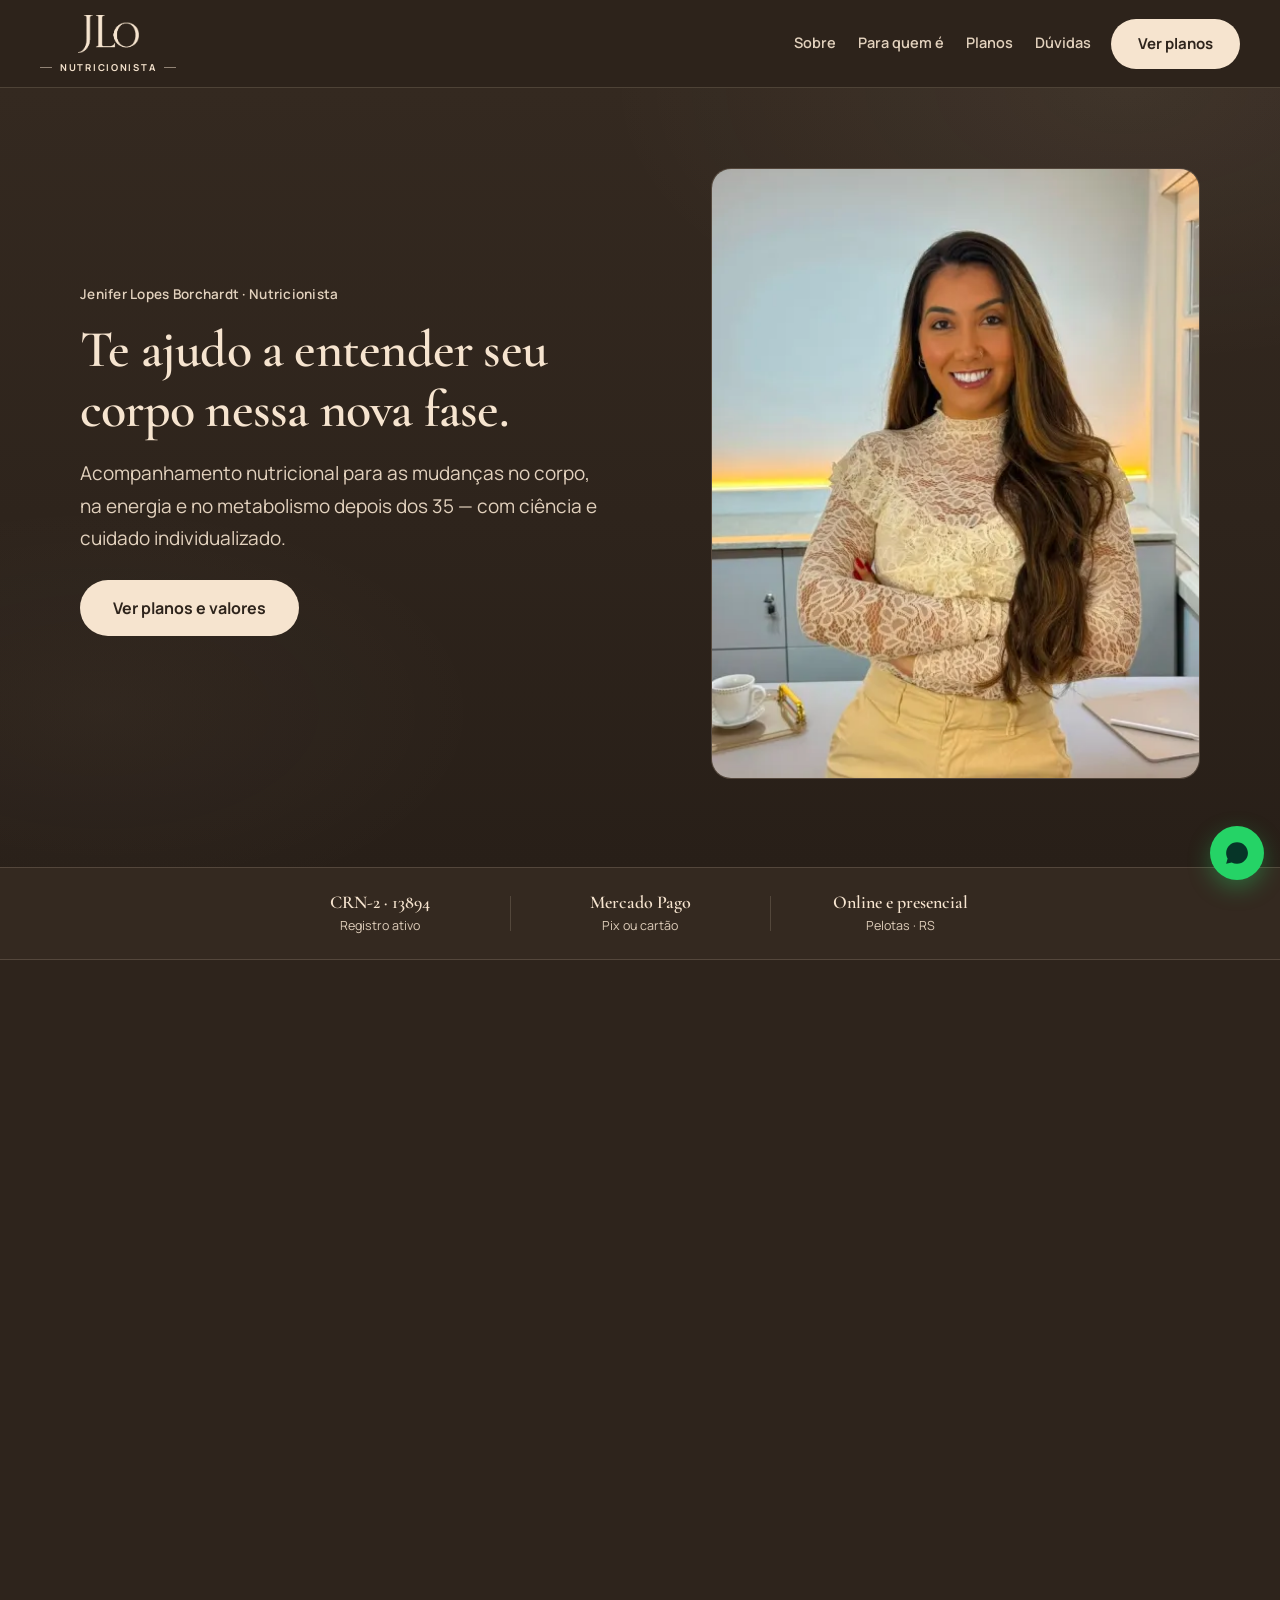
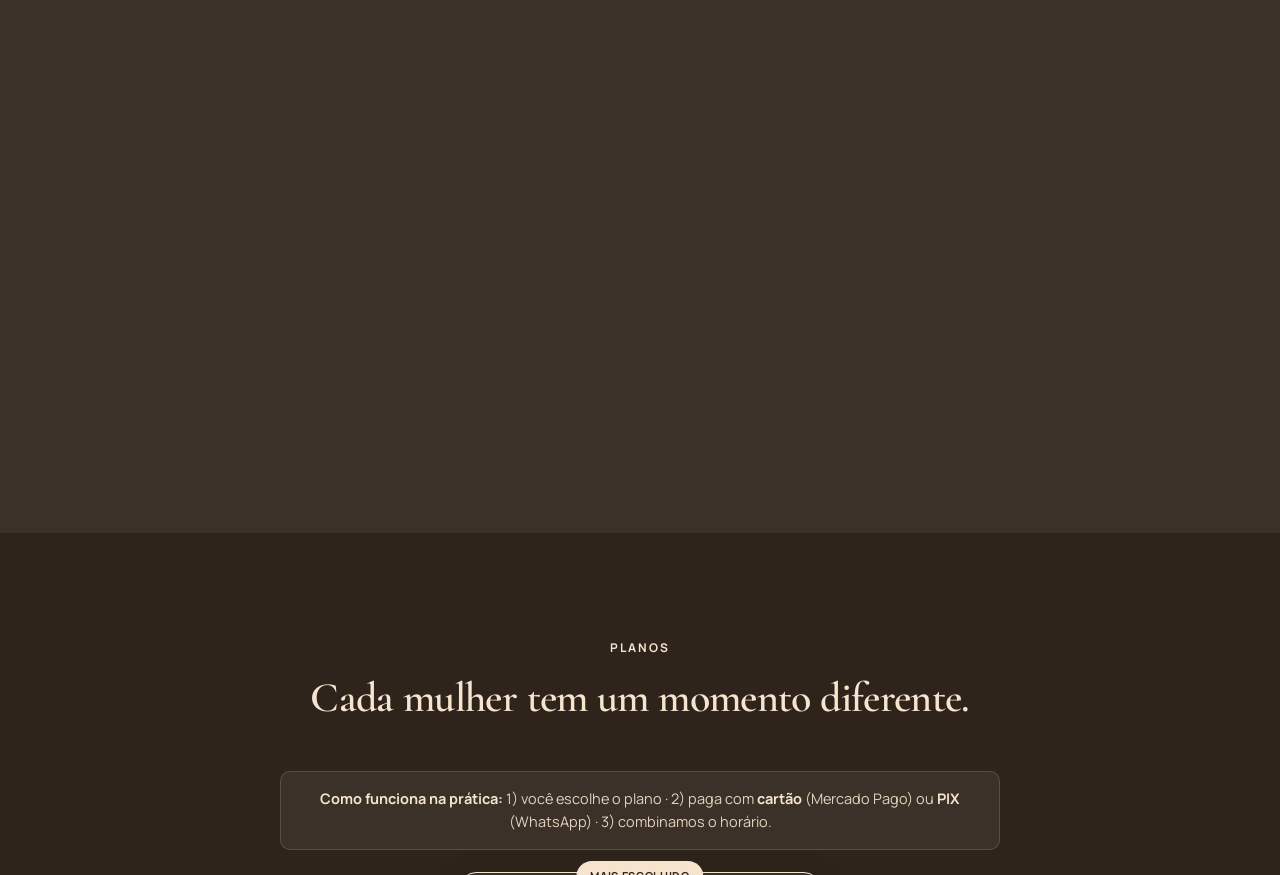
==== commit 3d134032: "Clarify plan CTAs as Pagar com cartão and Pagar com PIX. Makes the Mercado Pago checkout vs direct P" ====
--- a/index.html
+++ b/index.html
@@ -496,7 +496,7 @@
         </div>
 
         <div class="plans__assurance" role="note">
-          <p><strong>Como funciona na prática:</strong> 1) você escolhe o plano · 2) paga no Mercado Pago (Pix/cartão) ou por PIX direto · 3) me chama no WhatsApp para marcar o horário.</p>
+          <p><strong>Como funciona na prática:</strong> 1) você escolhe o plano · 2) paga com <strong>cartão</strong> (Mercado Pago) ou <strong>PIX</strong> (WhatsApp) · 3) combinamos o horário.</p>
         </div>
 
         <ul class="plans__grid">
@@ -513,7 +513,7 @@
               <li>Definição de metas e estratégias iniciais</li>
             </ul>
             <div class="plan-card__actions">
-              <a class="btn btn--primary" data-cta="pagar-avulsa" href="#" data-pay>Agendar consulta</a>
+              <a class="btn btn--primary" data-cta="pagar-avulsa" href="#" data-pay>Pagar com cartão</a>
               <a class="btn btn--secondary" data-cta="pix-avulsa" href="#" data-pix>Pagar com PIX</a>
               <p class="plan-card__next">Horário combinado depois no WhatsApp</p>
             </div>
@@ -533,7 +533,7 @@
               <li>Avaliação dos resultados ao longo do trimestre</li>
             </ul>
             <div class="plan-card__actions">
-              <a class="btn btn--primary btn--lg" data-cta="pagar-trimestral" href="#" data-pay>Agendar consulta</a>
+              <a class="btn btn--primary btn--lg" data-cta="pagar-trimestral" href="#" data-pay>Pagar com cartão</a>
               <a class="btn btn--secondary" data-cta="pix-trimestral" href="#" data-pix>Pagar com PIX</a>
               <p class="plan-card__next">Horário combinado depois no WhatsApp</p>
             </div>
@@ -551,7 +551,7 @@
               <li>Planejamento para manutenção dos resultados</li>
             </ul>
             <div class="plan-card__actions">
-              <a class="btn btn--primary" data-cta="pagar-semestral" href="#" data-pay>Agendar consulta</a>
+              <a class="btn btn--primary" data-cta="pagar-semestral" href="#" data-pay>Pagar com cartão</a>
               <a class="btn btn--secondary" data-cta="pix-semestral" href="#" data-pix>Pagar com PIX</a>
               <p class="plan-card__next">Horário combinado depois no WhatsApp</p>
             </div>
@@ -564,9 +564,9 @@
         </p>
 
         <p class="plans__pay-note">
-          Pagamento no Mercado Pago (Pix ou cartão no checkout) ou PIX direto para
-          <strong>jenifer@jlonutri.com.br</strong> (Jenifer Lopes Borchardt · Mercado Pago).
-          Depois do pagamento, combinamos o horário no WhatsApp —
+          <strong>Pagar com cartão:</strong> checkout seguro no Mercado Pago.
+          <strong>Pagar com PIX:</strong> chave <strong>jenifer@jlonutri.com.br</strong> (Jenifer Lopes Borchardt · Mercado Pago) via WhatsApp, com envio do comprovante.
+          Depois, combinamos o horário —
           <a href="#" id="pixInfoWhats" data-cta="pix-info">abrir PIX no WhatsApp</a>.
           <a href="/cancelamento">Política de cancelamento e reagendamento</a>.
         </p>
@@ -685,6 +685,6 @@
     <svg width="26" height="26" viewBox="0 0 24 24" fill="currentColor" aria-hidden="true"><path d="M17.472 14.382c-.297-.149-1.758-.867-2.03-.967-.273-.099-.471-.148-.67.15-.197.297-.767.966-.94 1.164-.173.199-.347.223-.644.075-.297-.15-1.255-.463-2.39-1.475-.883-.788-1.48-1.761-1.653-2.059-.173-.297-.018-.458.13-.606.134-.133.298-.347.446-.52.149-.174.198-.298.298-.497.099-.198.05-.371-.025-.52-.075-.149-.669-1.612-.916-2.207-.242-.579-.487-.5-.669-.51l-.57-.01c-.198 0-.52.074-.792.372-.272.297-1.04 1.016-1.04 2.479 0 1.462 1.065 2.875 1.213 3.074.149.198 2.096 3.2 5.077 4.487.709.306 1.262.489 1.694.625.712.227 1.36.195 1.871.118.571-.085 1.758-.719 2.006-1.413.248-.694.248-1.289.173-1.413-.074-.124-.272-.198-.57-.347M12.05 2C6.5 2 2 6.5 2 12.05c0 1.77.463 3.5 1.343 5.023L2 22l5.05-1.32A10 10 0 0 0 12.05 22c5.55 0 10.05-4.5 10.05-9.95C22.1 6.5 17.6 2 12.05 2"/></svg>
   </a>
 
-  <script src="assets/js/script.js?v=92" defer></script>
+  <script src="assets/js/script.js?v=95" defer></script>
 </body>
 </html>
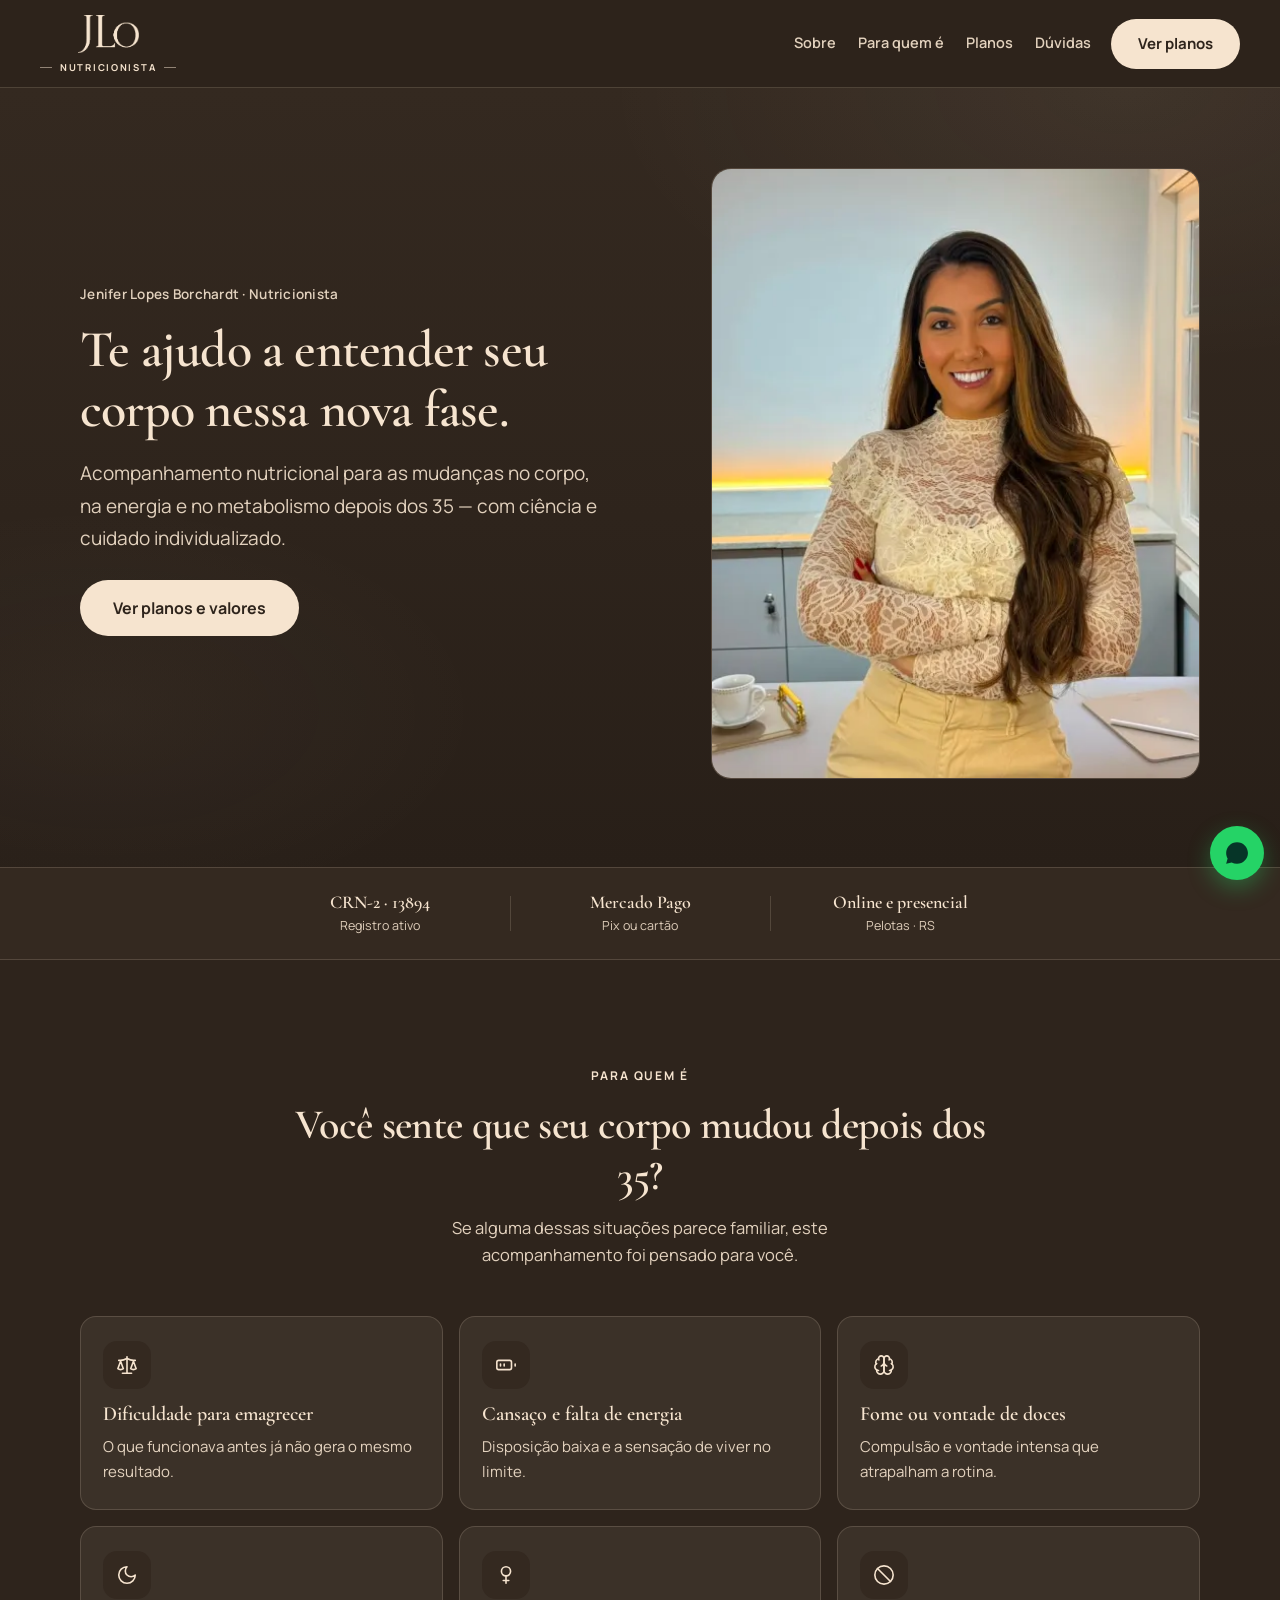
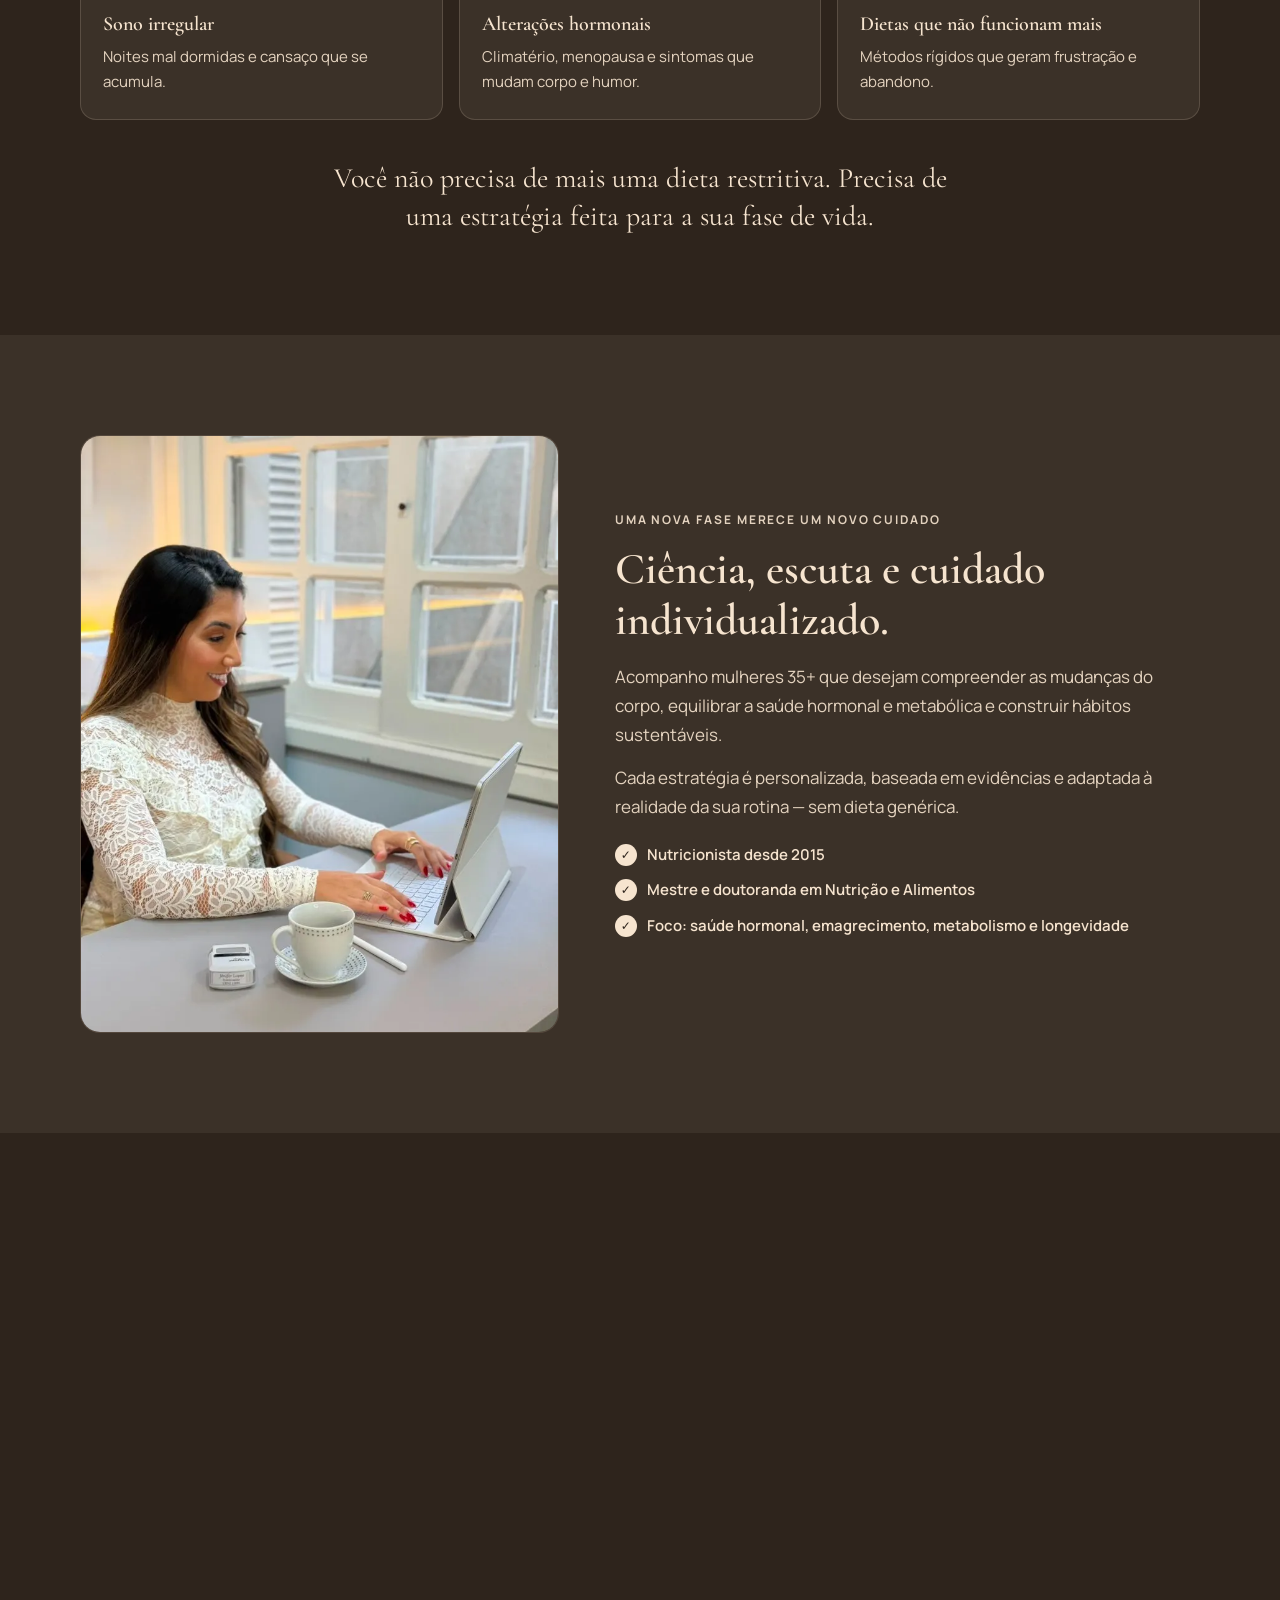
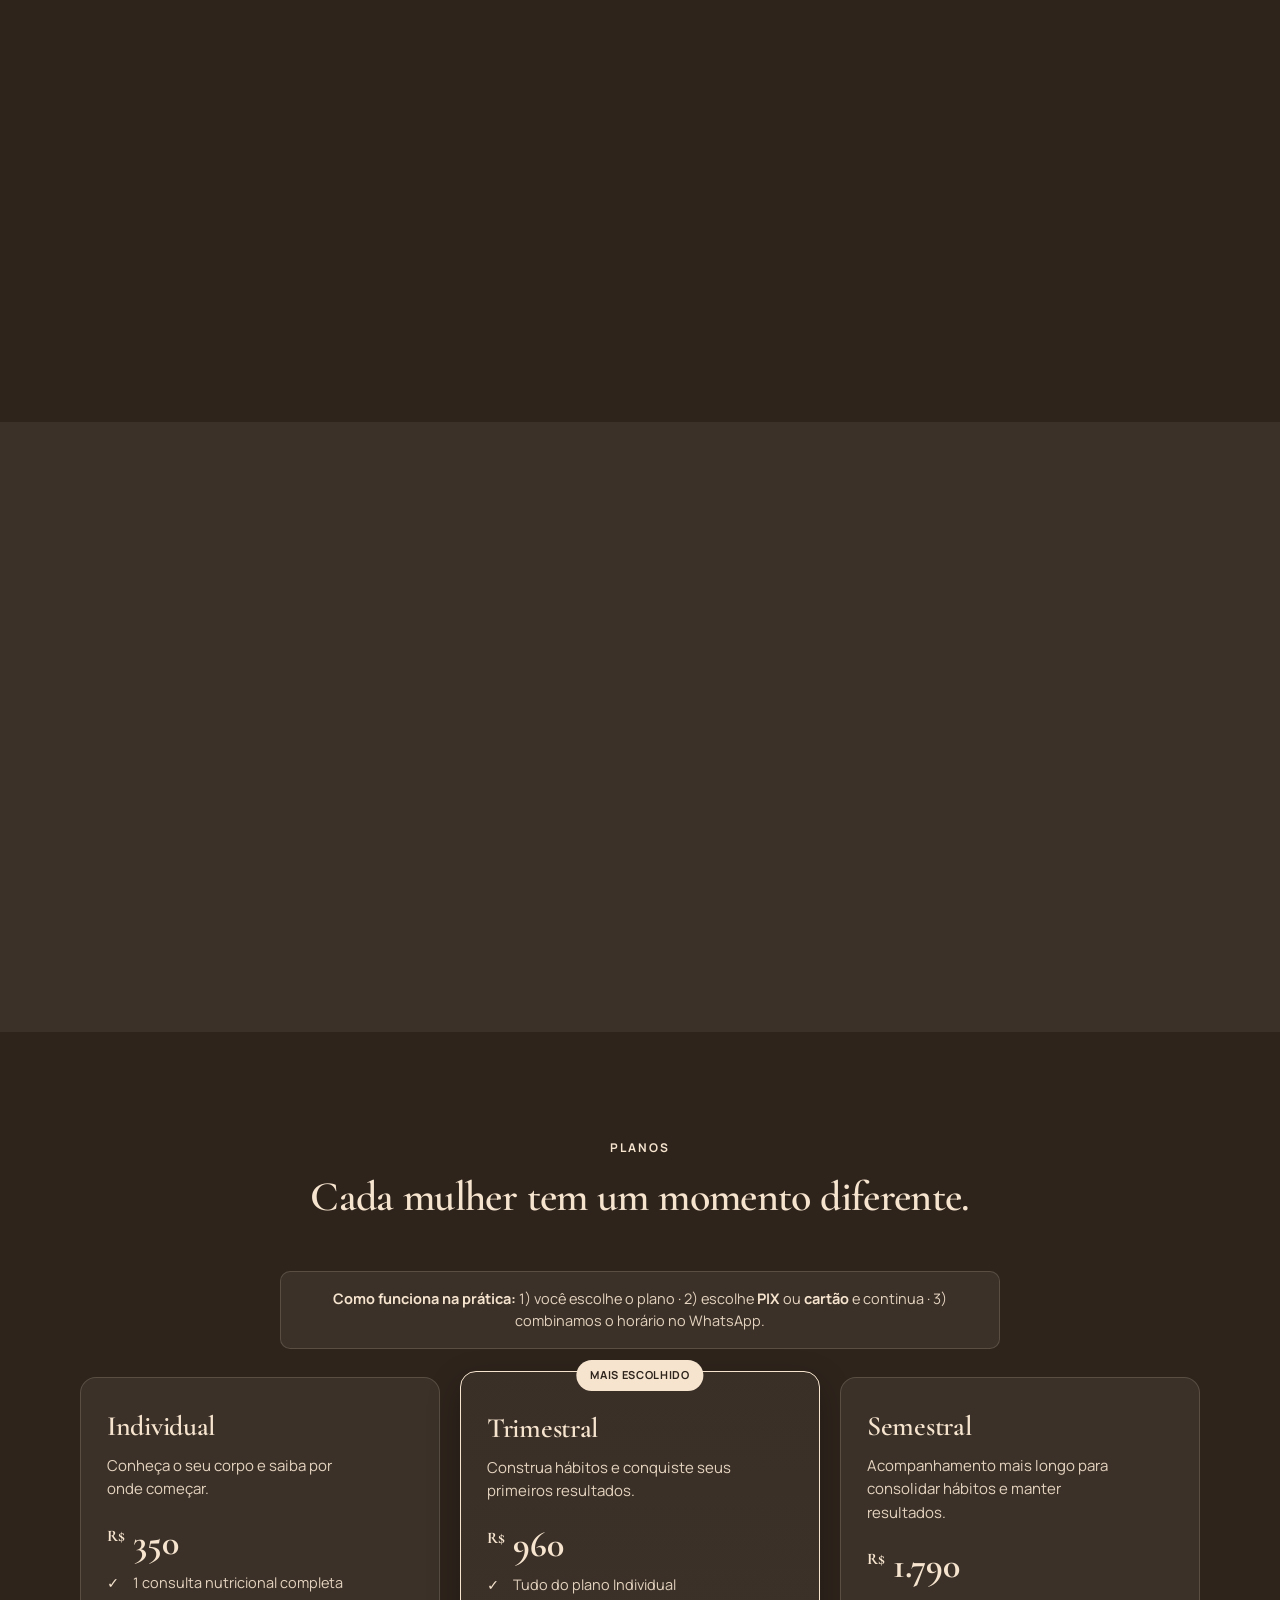
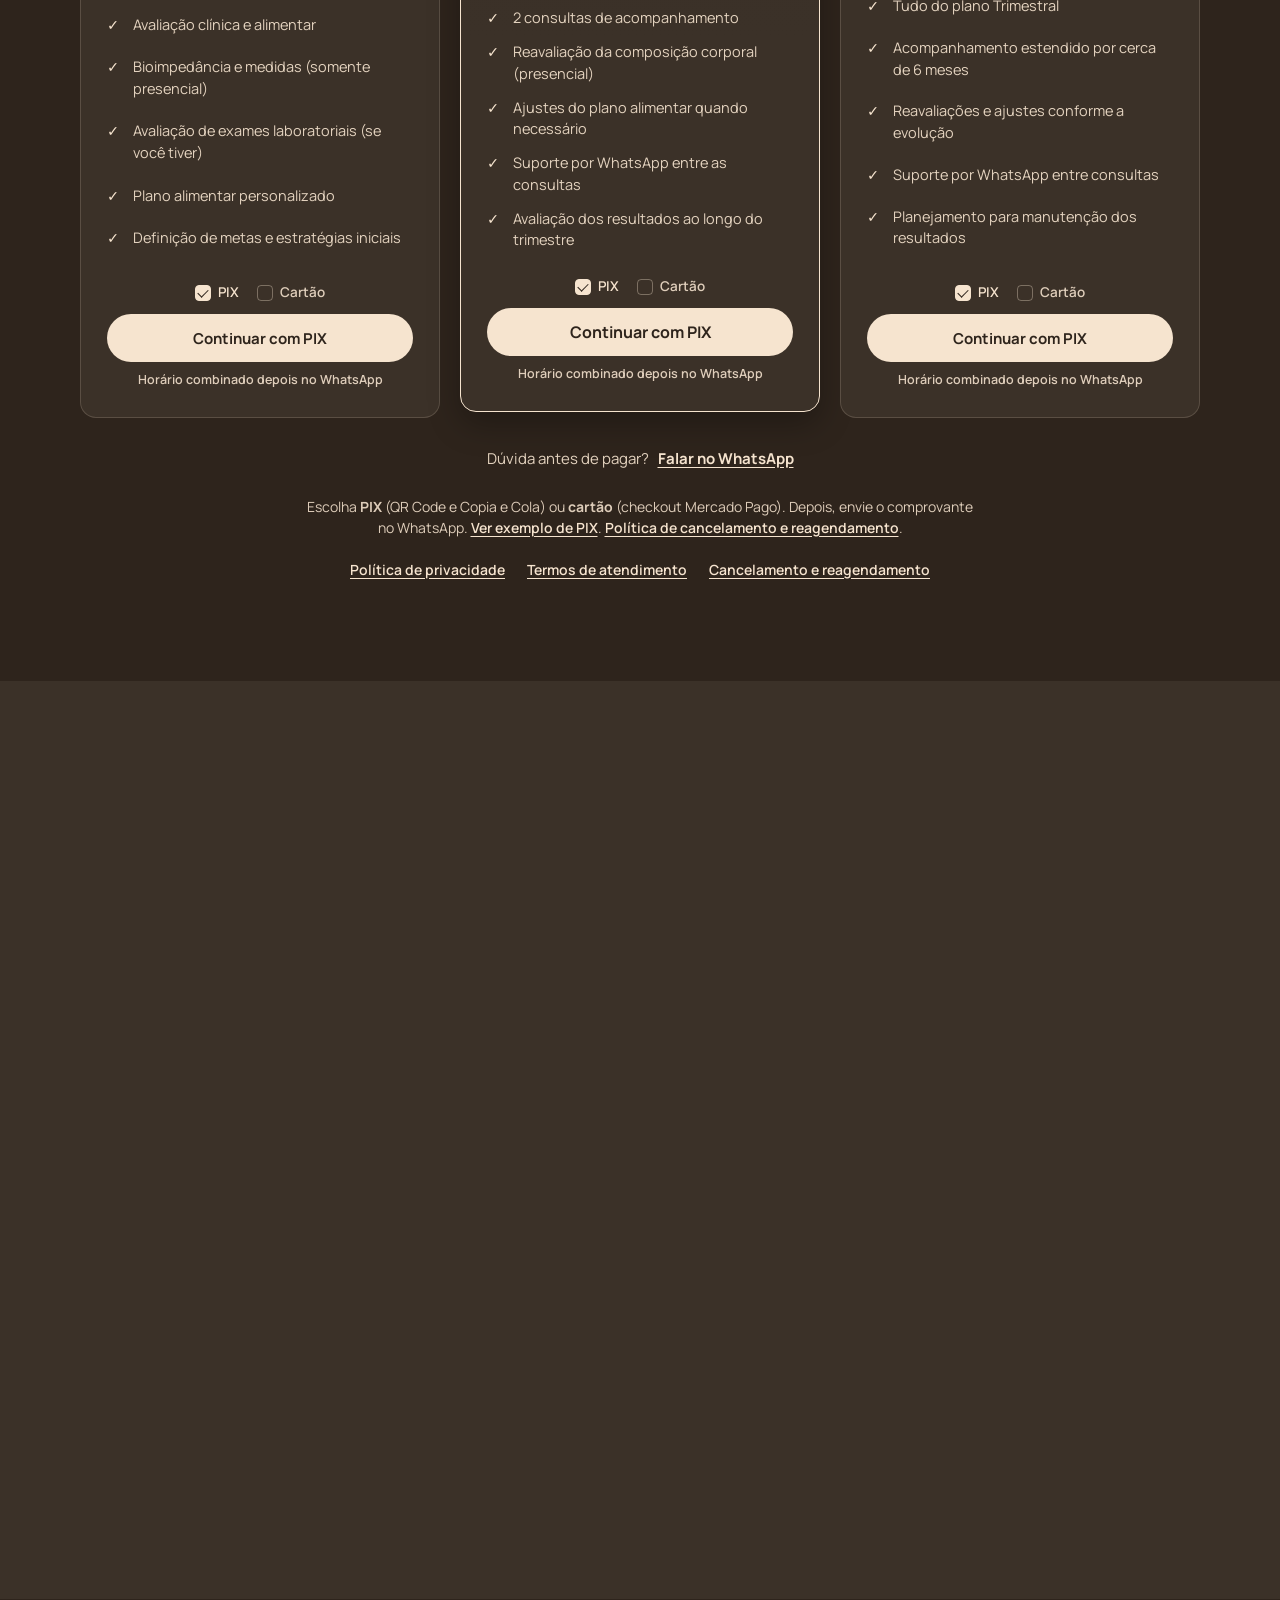
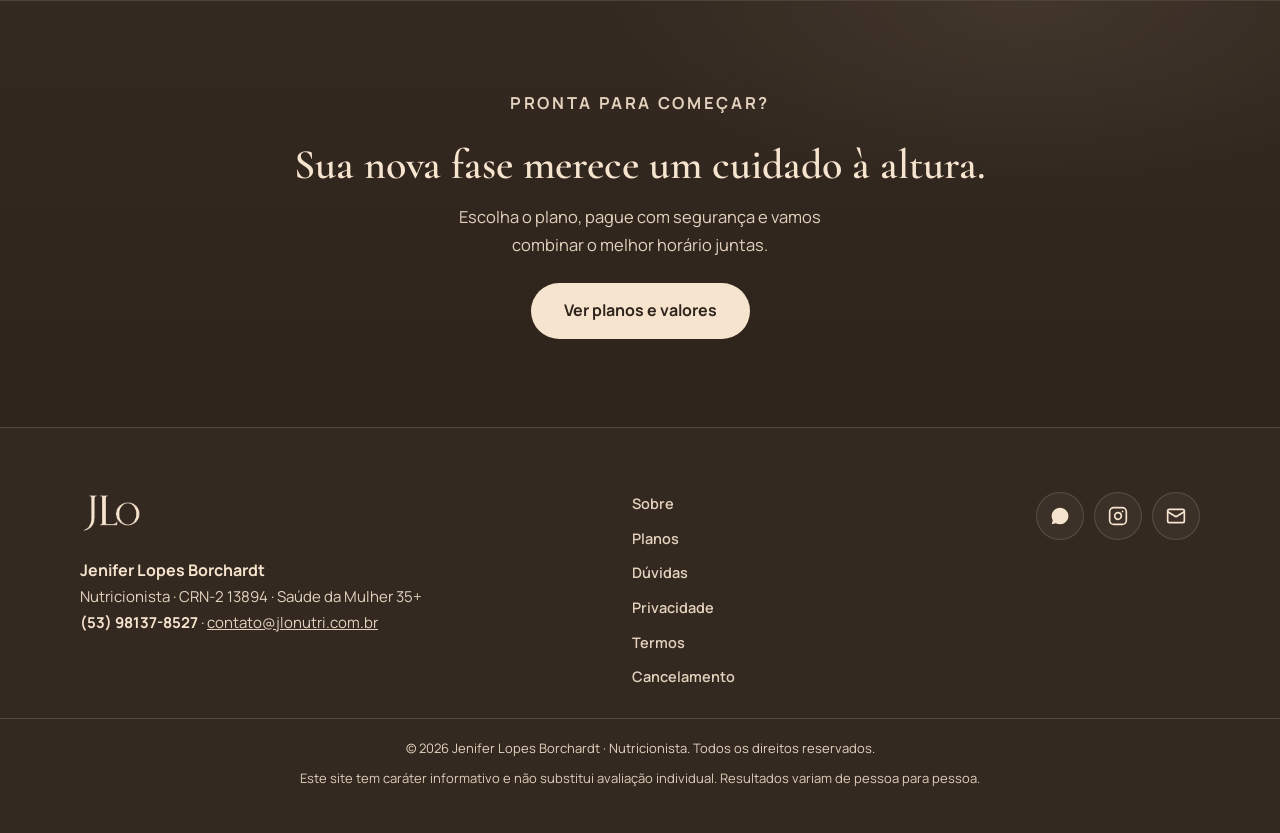
==== commit 17957cea: "Replace dual pay buttons with a compact PIX/card check selector. Keeps one primary CTA and opens the" ====
--- a/index.html
+++ b/index.html
@@ -53,8 +53,8 @@
   </noscript>
 
   <link rel="preload" as="image" href="assets/images/jenifer-hero.webp" type="image/webp" fetchpriority="high" imagesrcset="assets/images/jenifer-hero-480.webp 480w, assets/images/jenifer-hero.webp 768w" imagesizes="(max-width: 768px) 92vw, 420px" />
-  <link rel="preload" as="style" href="assets/css/style.css?v=100" />
-  <link rel="stylesheet" href="assets/css/style.css?v=100" />
+  <link rel="preload" as="style" href="assets/css/style.css?v=106" />
+  <link rel="stylesheet" href="assets/css/style.css?v=106" />
 
   <script type="application/ld+json">
   {
@@ -496,7 +496,7 @@
         </div>
 
         <div class="plans__assurance" role="note">
-          <p><strong>Como funciona na prática:</strong> 1) você escolhe o plano · 2) paga com <strong>cartão</strong> (Mercado Pago) ou <strong>PIX</strong> (WhatsApp) · 3) combinamos o horário.</p>
+          <p><strong>Como funciona na prática:</strong> 1) você escolhe o plano · 2) escolhe <strong>PIX</strong> ou <strong>cartão</strong> e continua · 3) combinamos o horário no WhatsApp.</p>
         </div>
 
         <ul class="plans__grid">
@@ -513,8 +513,19 @@
               <li>Definição de metas e estratégias iniciais</li>
             </ul>
             <div class="plan-card__actions">
-              <a class="btn btn--primary" data-cta="pagar-avulsa" href="#" data-pay>Pagar com cartão</a>
-              <a class="btn btn--secondary" data-cta="pix-avulsa" href="#" data-pix>Pagar com PIX</a>
+              <div class="pay-check" role="radiogroup" aria-label="Forma de pagamento">
+                <label class="pay-check__item">
+                  <input type="radio" name="pay-avulsa" value="pix" data-pay-method checked />
+                  <span class="pay-check__box" aria-hidden="true"></span>
+                  <span>PIX</span>
+                </label>
+                <label class="pay-check__item">
+                  <input type="radio" name="pay-avulsa" value="card" data-pay-method />
+                  <span class="pay-check__box" aria-hidden="true"></span>
+                  <span>Cartão</span>
+                </label>
+              </div>
+              <button type="button" class="btn btn--primary" data-cta="pagar-avulsa" data-pay-go>Continuar com PIX</button>
               <p class="plan-card__next">Horário combinado depois no WhatsApp</p>
             </div>
           </li>
@@ -533,8 +544,19 @@
               <li>Avaliação dos resultados ao longo do trimestre</li>
             </ul>
             <div class="plan-card__actions">
-              <a class="btn btn--primary btn--lg" data-cta="pagar-trimestral" href="#" data-pay>Pagar com cartão</a>
-              <a class="btn btn--secondary" data-cta="pix-trimestral" href="#" data-pix>Pagar com PIX</a>
+              <div class="pay-check" role="radiogroup" aria-label="Forma de pagamento">
+                <label class="pay-check__item">
+                  <input type="radio" name="pay-trimestral" value="pix" data-pay-method checked />
+                  <span class="pay-check__box" aria-hidden="true"></span>
+                  <span>PIX</span>
+                </label>
+                <label class="pay-check__item">
+                  <input type="radio" name="pay-trimestral" value="card" data-pay-method />
+                  <span class="pay-check__box" aria-hidden="true"></span>
+                  <span>Cartão</span>
+                </label>
+              </div>
+              <button type="button" class="btn btn--primary btn--lg" data-cta="pagar-trimestral" data-pay-go>Continuar com PIX</button>
               <p class="plan-card__next">Horário combinado depois no WhatsApp</p>
             </div>
           </li>
@@ -551,8 +573,19 @@
               <li>Planejamento para manutenção dos resultados</li>
             </ul>
             <div class="plan-card__actions">
-              <a class="btn btn--primary" data-cta="pagar-semestral" href="#" data-pay>Pagar com cartão</a>
-              <a class="btn btn--secondary" data-cta="pix-semestral" href="#" data-pix>Pagar com PIX</a>
+              <div class="pay-check" role="radiogroup" aria-label="Forma de pagamento">
+                <label class="pay-check__item">
+                  <input type="radio" name="pay-semestral" value="pix" data-pay-method checked />
+                  <span class="pay-check__box" aria-hidden="true"></span>
+                  <span>PIX</span>
+                </label>
+                <label class="pay-check__item">
+                  <input type="radio" name="pay-semestral" value="card" data-pay-method />
+                  <span class="pay-check__box" aria-hidden="true"></span>
+                  <span>Cartão</span>
+                </label>
+              </div>
+              <button type="button" class="btn btn--primary" data-cta="pagar-semestral" data-pay-go>Continuar com PIX</button>
               <p class="plan-card__next">Horário combinado depois no WhatsApp</p>
             </div>
           </li>
@@ -564,10 +597,8 @@
         </p>
 
         <p class="plans__pay-note">
-          <strong>Pagar com cartão:</strong> checkout seguro no Mercado Pago.
-          <strong>Pagar com PIX:</strong> chave <strong>jenifer@jlonutri.com.br</strong> (Jenifer Lopes Borchardt · Mercado Pago) via WhatsApp, com envio do comprovante.
-          Depois, combinamos o horário —
-          <a href="#" id="pixInfoWhats" data-cta="pix-info">abrir PIX no WhatsApp</a>.
+          Escolha <strong>PIX</strong> (QR Code e Copia e Cola) ou <strong>cartão</strong> (checkout Mercado Pago). Depois, envie o comprovante no WhatsApp.
+          <a href="#" id="pixInfoWhats" data-cta="pix-info">Ver exemplo de PIX</a>.
           <a href="/cancelamento">Política de cancelamento e reagendamento</a>.
         </p>
 
@@ -685,6 +716,32 @@
     <svg width="26" height="26" viewBox="0 0 24 24" fill="currentColor" aria-hidden="true"><path d="M17.472 14.382c-.297-.149-1.758-.867-2.03-.967-.273-.099-.471-.148-.67.15-.197.297-.767.966-.94 1.164-.173.199-.347.223-.644.075-.297-.15-1.255-.463-2.39-1.475-.883-.788-1.48-1.761-1.653-2.059-.173-.297-.018-.458.13-.606.134-.133.298-.347.446-.52.149-.174.198-.298.298-.497.099-.198.05-.371-.025-.52-.075-.149-.669-1.612-.916-2.207-.242-.579-.487-.5-.669-.51l-.57-.01c-.198 0-.52.074-.792.372-.272.297-1.04 1.016-1.04 2.479 0 1.462 1.065 2.875 1.213 3.074.149.198 2.096 3.2 5.077 4.487.709.306 1.262.489 1.694.625.712.227 1.36.195 1.871.118.571-.085 1.758-.719 2.006-1.413.248-.694.248-1.289.173-1.413-.074-.124-.272-.198-.57-.347M12.05 2C6.5 2 2 6.5 2 12.05c0 1.77.463 3.5 1.343 5.023L2 22l5.05-1.32A10 10 0 0 0 12.05 22c5.55 0 10.05-4.5 10.05-9.95C22.1 6.5 17.6 2 12.05 2"/></svg>
   </a>
 
-  <script src="assets/js/script.js?v=95" defer></script>
+  <div class="pix-modal" id="pixModal" hidden>
+    <button class="pix-modal__backdrop" type="button" aria-label="Fechar"></button>
+    <div
+      class="pix-modal__dialog"
+      role="dialog"
+      aria-modal="true"
+      aria-labelledby="pixModalTitle"
+      tabindex="-1"
+    >
+      <button class="pix-modal__close" type="button" aria-label="Fechar">×</button>
+      <p class="eyebrow">Pagamento Pix</p>
+      <h2 id="pixModalTitle">PIX</h2>
+      <p class="pix-modal__amount" id="pixModalAmount"></p>
+          <p class="pix-modal__hint">Escaneie o QR no app do banco. No mesmo celular, use <strong>Copiar código Pix</strong>.</p>
+      <div class="pix-modal__qr" id="pixModalQr" role="img" aria-label="QR Code PIX"></div>
+      <p class="pix-modal__meta">Jenifer Lopes Borchardt · Mercado Pago<br />Chave: jenifer@jlonutri.com.br</p>
+      <label class="pix-modal__label" for="pixModalCode">Pix Copia e Cola</label>
+      <textarea id="pixModalCode" class="pix-modal__code" rows="3" readonly></textarea>
+      <div class="pix-modal__actions">
+        <button class="btn btn--primary" type="button" id="pixModalCopy">Copiar código Pix</button>
+        <a class="btn btn--whats" id="pixModalWhats" href="#">Já paguei — enviar comprovante</a>
+      </div>
+    </div>
+  </div>
+
+  <script src="assets/js/qrcode-generator.min.js" defer></script>
+  <script src="assets/js/script.js?v=102" defer></script>
 </body>
 </html>
--- a/assets/css/style.css
+++ b/assets/css/style.css
@@ -676,7 +676,7 @@
   color: var(--brand);
   font-weight: 700;
 }
-.plan-card__actions { display: grid; gap: 8px; margin-top: auto; }
+.plan-card__actions { display: grid; gap: 10px; margin-top: auto; }
 .plan-card .btn { width: 100%; min-height: 48px; }
 .plan-card__next {
   margin: 0;
@@ -685,6 +685,77 @@
   line-height: 1.35;
   color: var(--muted);
   font-weight: 600;
+}
+
+.pay-check {
+  display: flex;
+  align-items: center;
+  justify-content: center;
+  gap: 18px;
+  margin: 0;
+  min-width: 0;
+}
+.pay-check__item {
+  display: inline-flex;
+  align-items: center;
+  gap: 7px;
+  margin: 0;
+  cursor: pointer;
+  font-size: 13.5px;
+  font-weight: 600;
+  color: var(--muted);
+  user-select: none;
+}
+.pay-check__item input {
+  position: absolute;
+  opacity: 0;
+  width: 1px;
+  height: 1px;
+  pointer-events: none;
+}
+.pay-check__box {
+  width: 16px;
+  height: 16px;
+  flex: 0 0 auto;
+  border: 1.5px solid rgba(246, 228, 207, 0.35);
+  border-radius: 4px;
+  background: transparent;
+  position: relative;
+  transition: border-color 0.15s var(--ease), background 0.15s var(--ease);
+}
+.pay-check__box::after {
+  content: "";
+  position: absolute;
+  left: 4px;
+  top: 1px;
+  width: 5px;
+  height: 9px;
+  border: solid var(--on-brand);
+  border-width: 0 1.5px 1.5px 0;
+  transform: rotate(45deg) scale(0);
+  transition: transform 0.15s var(--ease);
+}
+.pay-check__item:hover {
+  color: var(--ink);
+}
+.pay-check__item:hover .pay-check__box {
+  border-color: rgba(246, 228, 207, 0.55);
+}
+.pay-check__item input:checked ~ .pay-check__box,
+.pay-check__item input:checked + .pay-check__box {
+  background: var(--brand);
+  border-color: var(--brand);
+}
+.pay-check__item input:checked ~ .pay-check__box::after,
+.pay-check__item input:checked + .pay-check__box::after {
+  transform: rotate(45deg) scale(1);
+}
+.pay-check__item input:checked ~ span:last-child {
+  color: var(--ink);
+}
+.pay-check__item input:focus-visible + .pay-check__box {
+  outline: 2px solid var(--brand);
+  outline-offset: 2px;
 }
 
 .plans__assurance {
@@ -1083,6 +1154,120 @@
 }
 .thanks__note { margin: 0; font-size: 13px; color: var(--muted); }
 
+/* ---------- PIX modal ---------- */
+.pix-modal[hidden] { display: none !important; }
+.pix-modal {
+  position: fixed;
+  inset: 0;
+  z-index: 80;
+  display: grid;
+  place-items: center;
+  padding: 20px;
+}
+.pix-modal__backdrop {
+  position: absolute;
+  inset: 0;
+  border: 0;
+  background: rgba(0, 0, 0, 0.55);
+  cursor: pointer;
+}
+.pix-modal__dialog {
+  position: relative;
+  z-index: 1;
+  width: min(420px, 100%);
+  max-height: min(92vh, 720px);
+  overflow: auto;
+  background: var(--elevated);
+  border: 1px solid var(--line);
+  border-radius: var(--radius);
+  padding: 28px 22px 24px;
+  box-shadow: var(--shadow);
+  text-align: center;
+}
+.pix-modal__close {
+  position: absolute;
+  top: 10px;
+  right: 12px;
+  border: 0;
+  background: transparent;
+  color: var(--brand);
+  font-size: 28px;
+  line-height: 1;
+  cursor: pointer;
+  width: 40px;
+  height: 40px;
+}
+.pix-modal__dialog h2 {
+  margin: 0 0 6px;
+  font-size: clamp(24px, 4vw, 30px);
+}
+.pix-modal__amount {
+  margin: 0 0 12px;
+  font-family: var(--font-display);
+  font-size: 32px;
+  font-weight: 700;
+  color: var(--brand);
+}
+.pix-modal__hint {
+  margin: 0 auto 18px;
+  max-width: 34ch;
+  font-size: 14px;
+  color: var(--ink-soft);
+  line-height: 1.45;
+}
+.pix-modal__qr {
+  display: grid;
+  place-items: center;
+  width: 260px;
+  min-height: 260px;
+  margin: 0 auto 14px;
+  border-radius: 12px;
+  background: #fff;
+  padding: 10px;
+  box-sizing: border-box;
+}
+.pix-modal__qr img {
+  display: block;
+  width: 240px !important;
+  height: 240px !important;
+  max-width: 100%;
+}
+.pix-modal__meta {
+  margin: 0 0 16px;
+  font-size: 13px;
+  color: var(--muted);
+  line-height: 1.45;
+}
+.pix-modal__label {
+  display: block;
+  text-align: left;
+  font-size: 12px;
+  font-weight: 700;
+  letter-spacing: 0.04em;
+  text-transform: uppercase;
+  color: var(--muted);
+  margin-bottom: 6px;
+}
+.pix-modal__code {
+  width: 100%;
+  box-sizing: border-box;
+  resize: none;
+  border: 1px solid var(--line);
+  border-radius: var(--radius-sm);
+  background: var(--surface);
+  color: var(--ink);
+  font-family: ui-monospace, SFMono-Regular, Menlo, Consolas, monospace;
+  font-size: 11px;
+  line-height: 1.4;
+  padding: 10px 12px;
+  margin-bottom: 14px;
+}
+.pix-modal__actions {
+  display: grid;
+  gap: 10px;
+}
+.pix-modal__actions .btn { width: 100%; }
+
 /* =========================================================
    Responsivo
    ========================================================= */
--- a/assets/css/style.css
+++ b/assets/css/style.css
@@ -676,7 +676,7 @@
   color: var(--brand);
   font-weight: 700;
 }
-.plan-card__actions { display: grid; gap: 8px; margin-top: auto; }
+.plan-card__actions { display: grid; gap: 10px; margin-top: auto; }
 .plan-card .btn { width: 100%; min-height: 48px; }
 .plan-card__next {
   margin: 0;
@@ -685,6 +685,77 @@
   line-height: 1.35;
   color: var(--muted);
   font-weight: 600;
+}
+
+.pay-check {
+  display: flex;
+  align-items: center;
+  justify-content: center;
+  gap: 18px;
+  margin: 0;
+  min-width: 0;
+}
+.pay-check__item {
+  display: inline-flex;
+  align-items: center;
+  gap: 7px;
+  margin: 0;
+  cursor: pointer;
+  font-size: 13.5px;
+  font-weight: 600;
+  color: var(--muted);
+  user-select: none;
+}
+.pay-check__item input {
+  position: absolute;
+  opacity: 0;
+  width: 1px;
+  height: 1px;
+  pointer-events: none;
+}
+.pay-check__box {
+  width: 16px;
+  height: 16px;
+  flex: 0 0 auto;
+  border: 1.5px solid rgba(246, 228, 207, 0.35);
+  border-radius: 4px;
+  background: transparent;
+  position: relative;
+  transition: border-color 0.15s var(--ease), background 0.15s var(--ease);
+}
+.pay-check__box::after {
+  content: "";
+  position: absolute;
+  left: 4px;
+  top: 1px;
+  width: 5px;
+  height: 9px;
+  border: solid var(--on-brand);
+  border-width: 0 1.5px 1.5px 0;
+  transform: rotate(45deg) scale(0);
+  transition: transform 0.15s var(--ease);
+}
+.pay-check__item:hover {
+  color: var(--ink);
+}
+.pay-check__item:hover .pay-check__box {
+  border-color: rgba(246, 228, 207, 0.55);
+}
+.pay-check__item input:checked ~ .pay-check__box,
+.pay-check__item input:checked + .pay-check__box {
+  background: var(--brand);
+  border-color: var(--brand);
+}
+.pay-check__item input:checked ~ .pay-check__box::after,
+.pay-check__item input:checked + .pay-check__box::after {
+  transform: rotate(45deg) scale(1);
+}
+.pay-check__item input:checked ~ span:last-child {
+  color: var(--ink);
+}
+.pay-check__item input:focus-visible + .pay-check__box {
+  outline: 2px solid var(--brand);
+  outline-offset: 2px;
 }
 
 .plans__assurance {
@@ -1083,6 +1154,120 @@
 }
 .thanks__note { margin: 0; font-size: 13px; color: var(--muted); }
 
+/* ---------- PIX modal ---------- */
+.pix-modal[hidden] { display: none !important; }
+.pix-modal {
+  position: fixed;
+  inset: 0;
+  z-index: 80;
+  display: grid;
+  place-items: center;
+  padding: 20px;
+}
+.pix-modal__backdrop {
+  position: absolute;
+  inset: 0;
+  border: 0;
+  background: rgba(0, 0, 0, 0.55);
+  cursor: pointer;
+}
+.pix-modal__dialog {
+  position: relative;
+  z-index: 1;
+  width: min(420px, 100%);
+  max-height: min(92vh, 720px);
+  overflow: auto;
+  background: var(--elevated);
+  border: 1px solid var(--line);
+  border-radius: var(--radius);
+  padding: 28px 22px 24px;
+  box-shadow: var(--shadow);
+  text-align: center;
+}
+.pix-modal__close {
+  position: absolute;
+  top: 10px;
+  right: 12px;
+  border: 0;
+  background: transparent;
+  color: var(--brand);
+  font-size: 28px;
+  line-height: 1;
+  cursor: pointer;
+  width: 40px;
+  height: 40px;
+}
+.pix-modal__dialog h2 {
+  margin: 0 0 6px;
+  font-size: clamp(24px, 4vw, 30px);
+}
+.pix-modal__amount {
+  margin: 0 0 12px;
+  font-family: var(--font-display);
+  font-size: 32px;
+  font-weight: 700;
+  color: var(--brand);
+}
+.pix-modal__hint {
+  margin: 0 auto 18px;
+  max-width: 34ch;
+  font-size: 14px;
+  color: var(--ink-soft);
+  line-height: 1.45;
+}
+.pix-modal__qr {
+  display: grid;
+  place-items: center;
+  width: 260px;
+  min-height: 260px;
+  margin: 0 auto 14px;
+  border-radius: 12px;
+  background: #fff;
+  padding: 10px;
+  box-sizing: border-box;
+}
+.pix-modal__qr img {
+  display: block;
+  width: 240px !important;
+  height: 240px !important;
+  max-width: 100%;
+}
+.pix-modal__meta {
+  margin: 0 0 16px;
+  font-size: 13px;
+  color: var(--muted);
+  line-height: 1.45;
+}
+.pix-modal__label {
+  display: block;
+  text-align: left;
+  font-size: 12px;
+  font-weight: 700;
+  letter-spacing: 0.04em;
+  text-transform: uppercase;
+  color: var(--muted);
+  margin-bottom: 6px;
+}
+.pix-modal__code {
+  width: 100%;
+  box-sizing: border-box;
+  resize: none;
+  border: 1px solid var(--line);
+  border-radius: var(--radius-sm);
+  background: var(--surface);
+  color: var(--ink);
+  font-family: ui-monospace, SFMono-Regular, Menlo, Consolas, monospace;
+  font-size: 11px;
+  line-height: 1.4;
+  padding: 10px 12px;
+  margin-bottom: 14px;
+}
+.pix-modal__actions {
+  display: grid;
+  gap: 10px;
+}
+.pix-modal__actions .btn { width: 100%; }
+
 /* =========================================================
    Responsivo
    ========================================================= */
